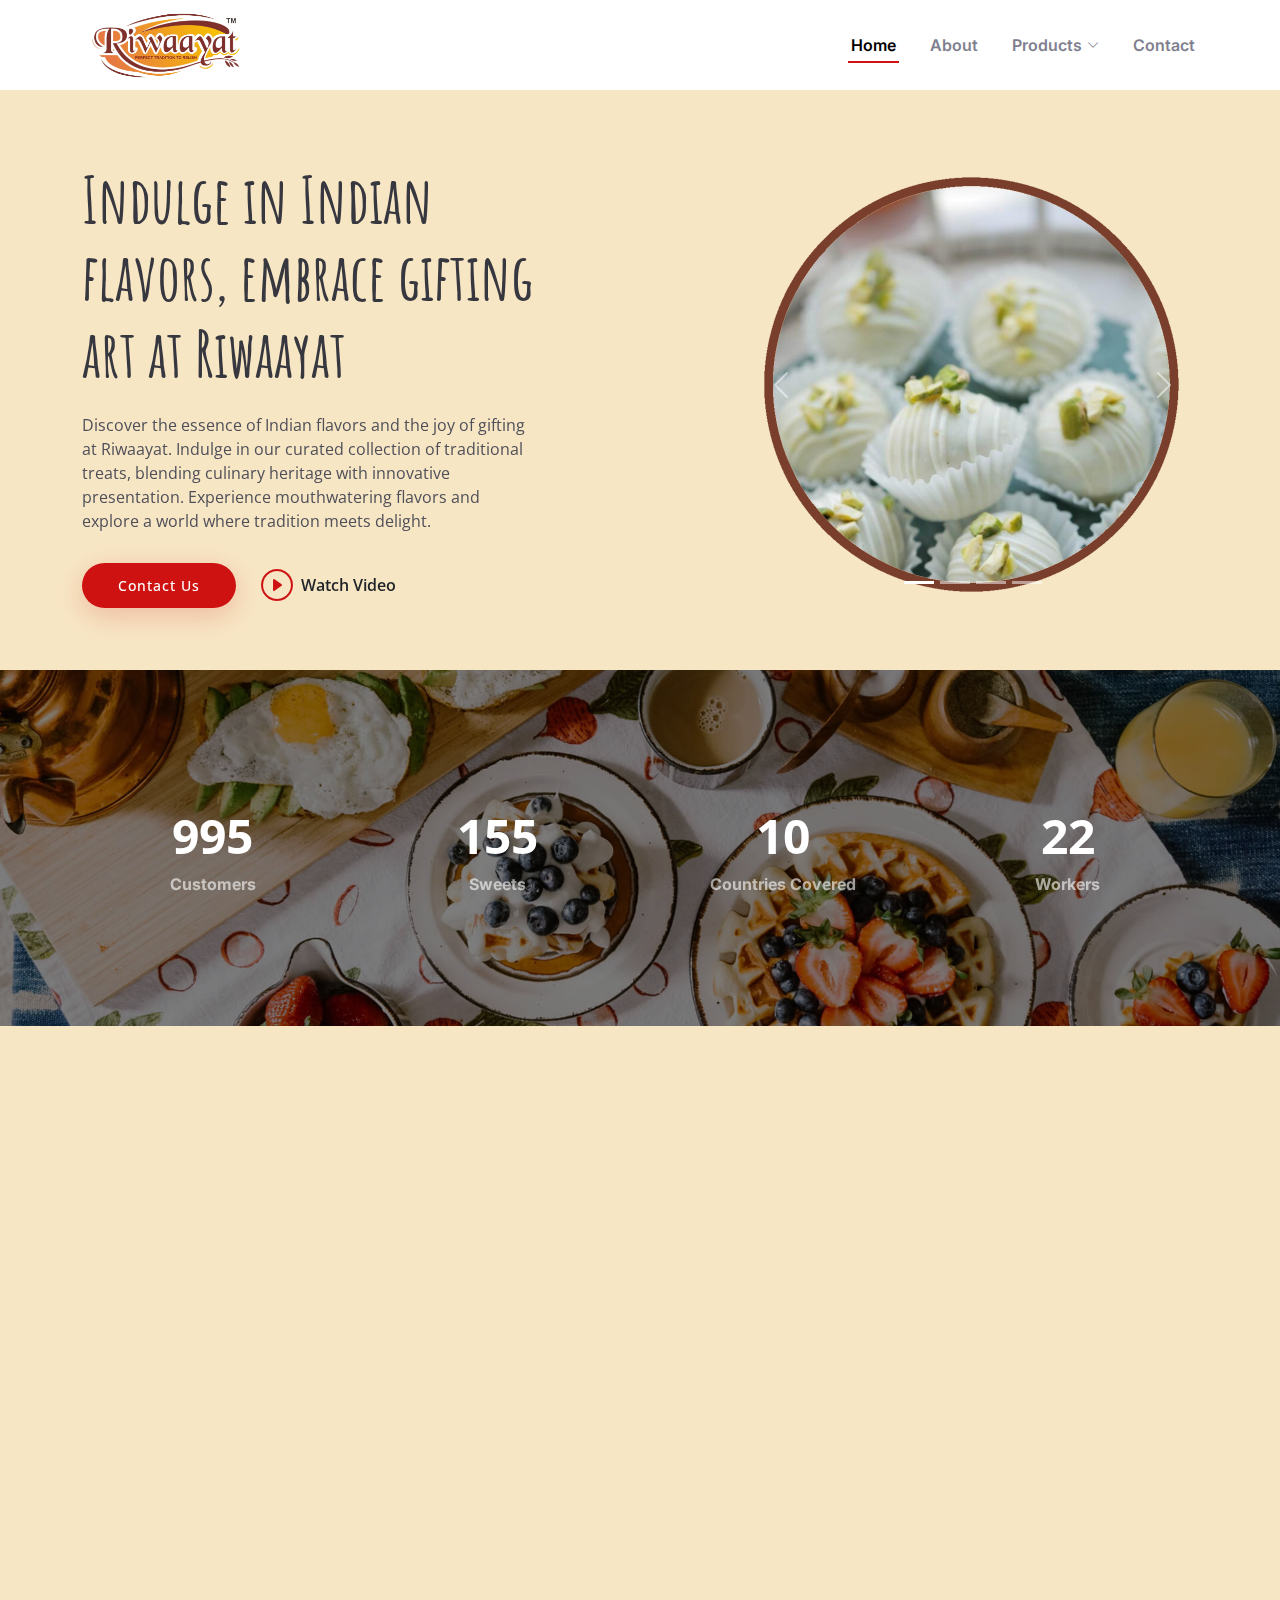
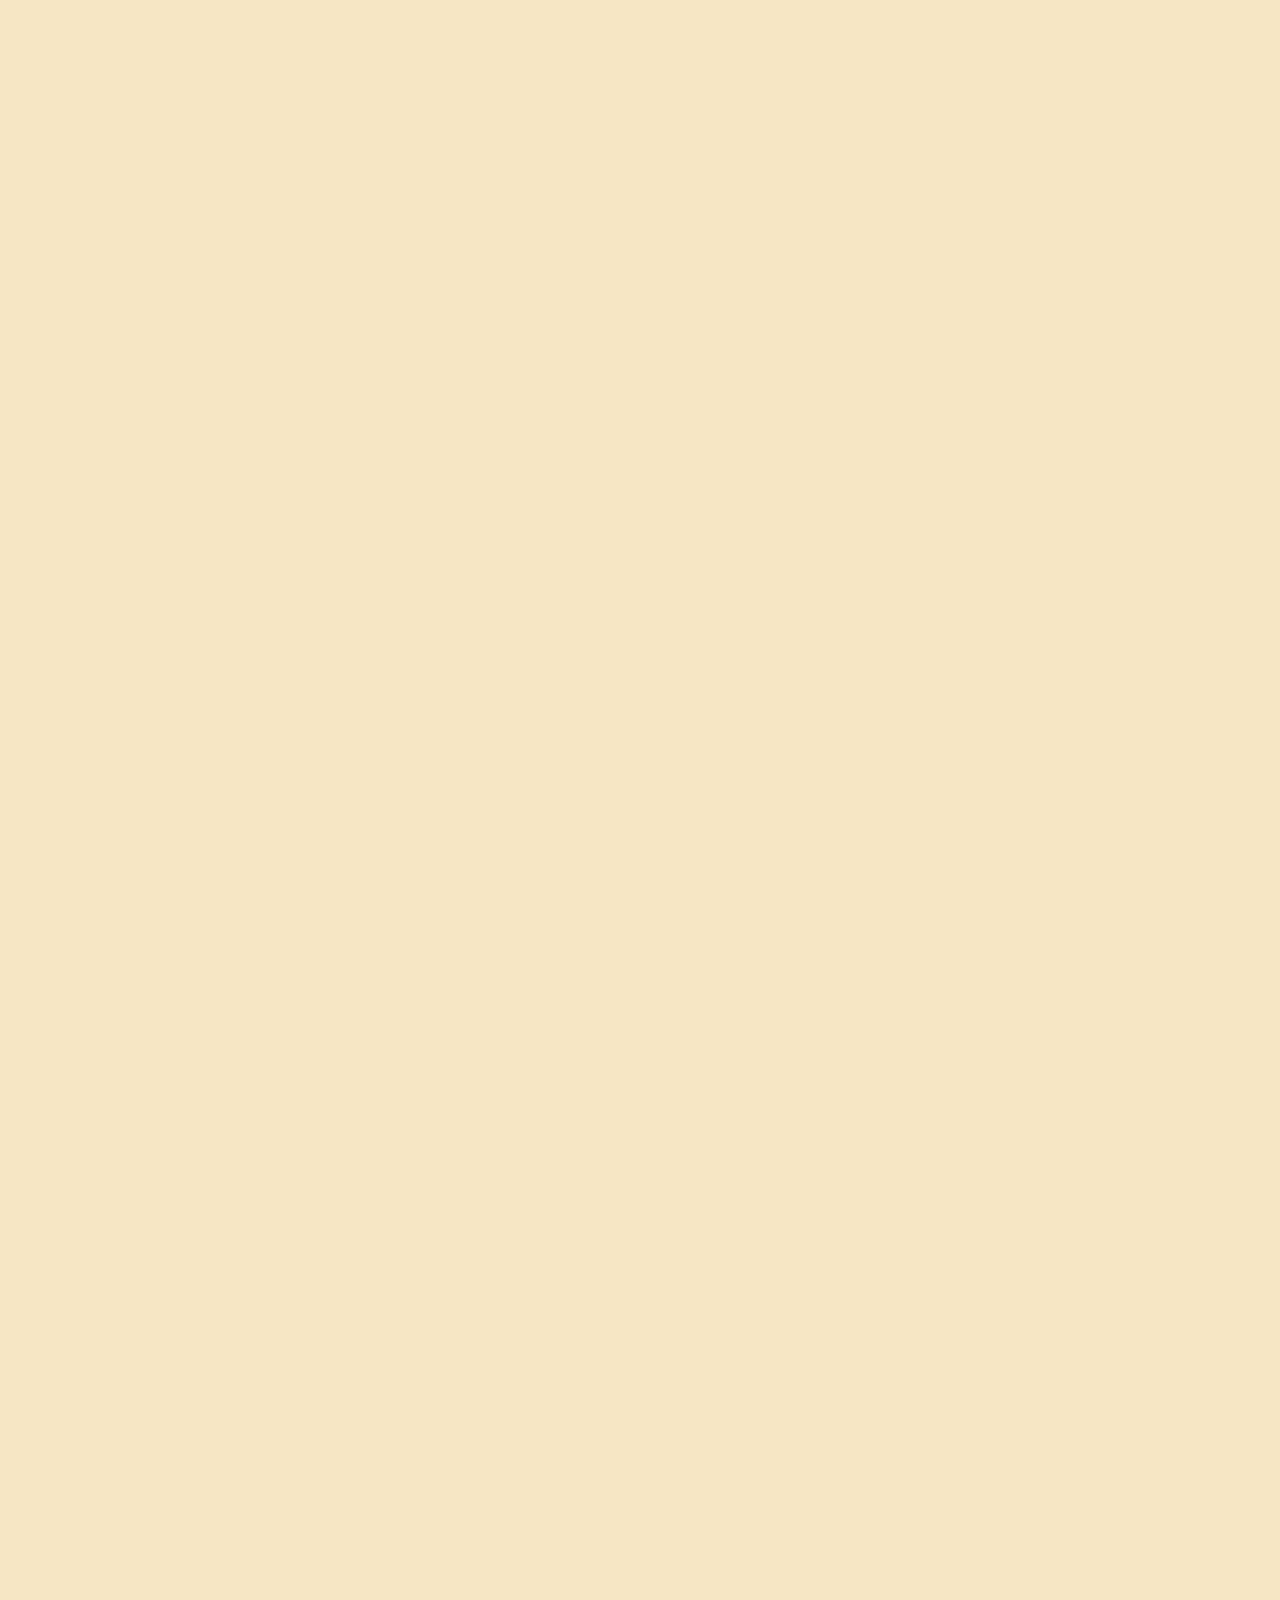
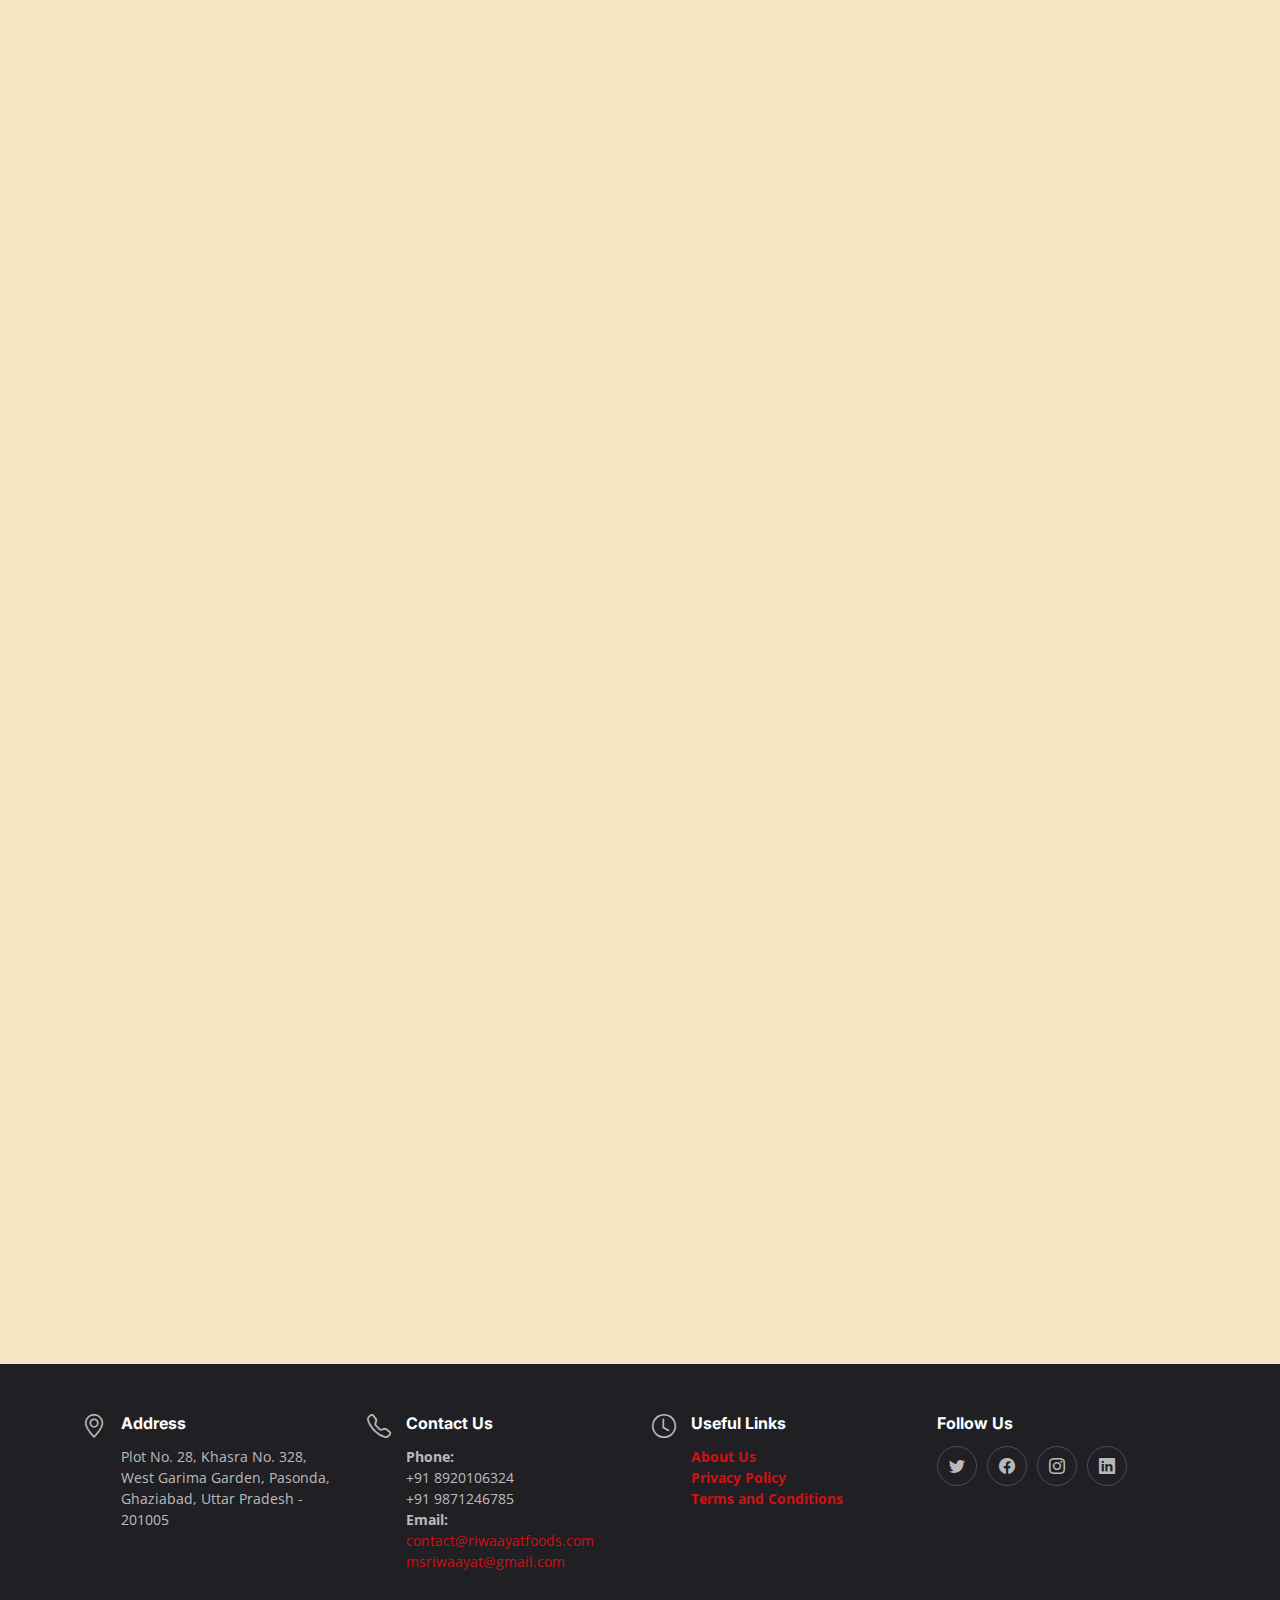
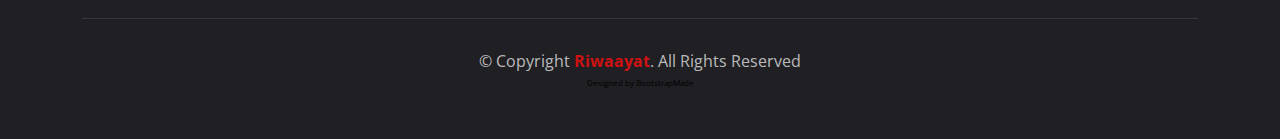
==== index.html @ a8b493ef "First Commit" ====
<!DOCTYPE html>
<html lang="en">

<head>
  <meta charset="utf-8">
  <meta content="width=device-width, initial-scale=1.0" name="viewport">

  <title>Riwaayat Foods</title>
  <meta content="" name="description">
  <meta content="" name="keywords">

  <!-- Favicons -->
  <link href="assets/img/favicon-32x32.png" rel="icon">
  <link href="assets/img/apple-touch-icon.png" rel="apple-touch-icon">

  <!-- Google Fonts -->
  <link rel="preconnect" href="https://fonts.googleapis.com">
  <link rel="preconnect" href="https://fonts.gstatic.com" crossorigin>
  <link href="https://fonts.googleapis.com/css2?family=Open+Sans:ital,wght@0,300;0,400;0,500;0,600;0,700;1,300;1,400;1,600;1,700&family=Amatic+SC:ital,wght@0,300;0,400;0,500;0,600;0,700;1,300;1,400;1,500;1,600;1,700&family=Inter:ital,wght@0,300;0,400;0,500;0,600;0,700;1,300;1,400;1,500;1,600;1,700&display=swap" rel="stylesheet">

  <!-- Vendor CSS Files -->
  <link href="assets/vendor/bootstrap/css/bootstrap.min.css" rel="stylesheet">
  <link href="assets/vendor/bootstrap-icons/bootstrap-icons.css" rel="stylesheet">
  <link href="assets/vendor/aos/aos.css" rel="stylesheet">
  <link href="assets/vendor/glightbox/css/glightbox.min.css" rel="stylesheet">
  <link href="assets/vendor/swiper/swiper-bundle.min.css" rel="stylesheet">

  <!-- Template Main CSS File -->
  <link href="assets/css/main.css" rel="stylesheet">

</head>

<body>

  <!-- ======= Header ======= -->
  <header id="header" class="header fixed-top d-flex align-items-center">
    <div class="container d-flex align-items-center justify-content-between">

      <a href="index.html" class="logo d-flex align-items-center me-auto me-lg-0">
        <!-- Uncomment the line below if you also wish to use an image logo -->
        <img src="assets/img/logo.png" alt="">
		<!-- <h1>Riwaayat<span>.</span></h1> -->
      </a>

      <nav id="navbar" class="navbar">
        <ul>
          <li><a href="#hero">Home</a></li>
          <li><a href="about.html">About</a></li>
          <li class="dropdown"><a href="#"><span>Products</span> <i class="bi bi-chevron-down dropdown-indicator"></i></a>
            <ul>
              <li><a href="arabian-sweets.html">Arabian Sweets</a></li>
              <li><a href="expression-of-elegance.html">Expression of Elegance</a></li>
              <li><a href="cravebites-cookies.html">Cravebites Cookies</a></li>
              <li><a href="traditional-fusion-treats.html">Traditional Fusion Treats</a></li>
              <li><a href="berrylicious-bites.html">Berrylicious Bites</a></li>
              <li><a href="dazzledate-delight.html">DazzleDate Delight</a></li>
              <li><a href="wallyNutrilicious-delights.html">WallyNutrilicious Delights</a></li>
              <li><a href="frumond-treats.html">Frumond Treats</a></li>
              <li><a href="nuttylicious-wonders.html">Nuttylicious Wonders</a></li>
            </ul>
          </li>
          <li><a href="#contact">Contact</a></li>
        </ul>
      </nav><!-- .navbar -->
      <i class="mobile-nav-toggle mobile-nav-show bi bi-list"></i>
      <i class="mobile-nav-toggle mobile-nav-hide d-none bi bi-x"></i>

    </div>
  </header><!-- End Header -->

<!-- ======= Hero Section ======= -->
<section id="hero" class="hero d-flex align-items-center section-bg">
  <div class="container">
    <div class="row justify-content-between gy-5">
      <div class="col-lg-5 order-2 order-lg-1 d-flex flex-column justify-content-center align-items-center align-items-lg-start text-center text-lg-start">
        <h2 data-aos="fade-up">Indulge in Indian flavors, embrace gifting art at Riwaayat</h2>
        <p data-aos="fade-up" data-aos-delay="100">Discover the essence of Indian flavors and the joy of gifting at Riwaayat. Indulge in our curated collection of traditional treats, blending culinary heritage with innovative presentation. Experience mouthwatering flavors and explore a world where tradition meets delight.</p>
        <div class="d-flex" data-aos="fade-up" data-aos-delay="200">
          <a href="#contact" class="btn-book-a-table">Contact Us</a>
          <a href="https://www.youtube.com/watch?v=LXb3EKWsInQ" class="glightbox btn-watch-video d-flex align-items-center"><i class="bi bi-play-circle"></i><span>Watch Video</span></a>
        </div>
      </div>
      <div class="col-lg-5 order-1 order-lg-2 text-center text-lg-start">
        <div id="hero-carousel" class="carousel slide" data-bs-ride="carousel">
          <!-- Indicators -->
          <ol class="carousel-indicators">
            <li data-bs-target="#hero-carousel" data-bs-slide-to="0" class="active"></li>
            <li data-bs-target="#hero-carousel" data-bs-slide-to="1"></li>
            <li data-bs-target="#hero-carousel" data-bs-slide-to="2"></li>
            <li data-bs-target="#hero-carousel" data-bs-slide-to="3"></li>
          </ol>
          
          <!-- Slides -->
          <div class="carousel-inner">
            <div class="carousel-item active">
              <img src="assets/img/hero-img-1.png" class="img-fluid hero-img" alt="" data-aos="zoom-out" data-aos-delay="300">
            </div>
            <div class="carousel-item">
              <img src="assets/img/hero-img-2.png" class="img-fluid hero-img" alt="" data-aos="zoom-out" data-aos-delay="300">
            </div>
            <div class="carousel-item">
              <img src="assets/img/hero-img-3.png" class="img-fluid hero-img" alt="" data-aos="zoom-out" data-aos-delay="300">
            </div>
            <div class="carousel-item">
              <img src="assets/img/hero-img-4.png" class="img-fluid hero-img" alt="" data-aos="zoom-out" data-aos-delay="300">
            </div>
          </div>
          
          <!-- Controls -->
          <a class="carousel-control-prev" href="#hero-carousel" role="button" data-bs-slide="prev">
            <span class="carousel-control-prev-icon" aria-hidden="true"></span>
            <span class="visually-hidden">Previous</span>
          </a>
          <a class="carousel-control-next" href="#hero-carousel" role="button" data-bs-slide="next">
            <span class="carousel-control-next-icon" aria-hidden="true"></span>
            <span class="visually-hidden">Next</span>
          </a>
        </div>
      </div>
    </div>
  </div>
</section>
<!-- End Hero Section -->

  <main id="main">

    <!-- ======= Stats Counter Section ======= -->
    <section id="stats-counter" class="stats-counter">
      <div class="container" data-aos="zoom-out">

        <div class="row gy-4">

          <div class="col-lg-3 col-md-6">
            <div class="stats-item text-center w-100 h-100">
              <span data-purecounter-start="0" data-purecounter-end="1422" data-purecounter-duration="1" class="purecounter"></span>
              <p>Customers</p>
            </div>
          </div><!-- End Stats Item -->

          <div class="col-lg-3 col-md-6">
            <div class="stats-item text-center w-100 h-100">
              <span data-purecounter-start="0" data-purecounter-end="221" data-purecounter-duration="1" class="purecounter"></span>
              <p>Sweets</p>
            </div>
          </div><!-- End Stats Item -->

          <div class="col-lg-3 col-md-6">
            <div class="stats-item text-center w-100 h-100">
              <span data-purecounter-start="0" data-purecounter-end="14" data-purecounter-duration="1" class="purecounter"></span>
              <p>Countries Covered</p>
            </div>
          </div><!-- End Stats Item -->

          <div class="col-lg-3 col-md-6">
            <div class="stats-item text-center w-100 h-100">
              <span data-purecounter-start="0" data-purecounter-end="32" data-purecounter-duration="1" class="purecounter"></span>
              <p>Workers</p>
            </div>
          </div><!-- End Stats Item -->

        </div>

      </div>
    </section><!-- End Stats Counter Section -->

    <!-- ======= Menu Section ======= -->
    <section id="menu" class="menu random-class">
      <div class="container" data-aos="fade-up">

        <div class="section-header">
          <h2>Our Menu</h2>
          <p>Check Our <span>Yummy Sweets</span></p>
        </div>


        <div class="tab-content" data-aos="fade-up" data-aos-delay="300">

          <div class="tab-pane fade active show" id="menu-starters">

            <div class="row gy-5">

              <div class="col-lg-4 menu-item">
                <a href="expression-of-elegance.html"><img src="assets/img/menu/1.jpg" class="menu-img img-fluid" alt=""></a>
              </div><!-- Menu Item -->

              <div class="col-lg-4 menu-item">
                <a href="arabian-sweets.html"><img src="assets/img/menu/2.jpg" class="menu-img img-fluid" alt=""></a>
              </div><!-- Menu Item -->

              <div class="col-lg-4 menu-item">
                <a href="cravebites-cookies.html"><img src="assets/img/menu/3.jpg" class="menu-img img-fluid" alt=""></a>
              </div><!-- Menu Item -->

              <div class="col-lg-4 menu-item">
                <a href="traditional-fusion-treats.html"><img src="assets/img/menu/4.jpg" class="menu-img img-fluid" alt=""></a>
              </div><!-- Menu Item -->

              <div class="col-lg-4 menu-item">
                <a href="berrylicious-bites.html"><img src="assets/img/menu/5.jpg" class="menu-img img-fluid" alt=""></a>
              </div><!-- Menu Item -->

              <div class="col-lg-4 menu-item">
                <a href="dazzledate-delight.html"><img src="assets/img/menu/6.jpg" class="menu-img img-fluid" alt=""></a>
              </div><!-- Menu Item -->

              <div class="col-lg-4 menu-item">
                <a href="wallyNutrilicious-delights.html"><img src="assets/img/menu/7.jpg" class="menu-img img-fluid" alt=""></a>
              </div><!-- Menu Item -->

              <div class="col-lg-4 menu-item">
                <a href="frumond-treats.html"><img src="assets/img/menu/8.jpg" class="menu-img img-fluid" alt=""></a>
              </div><!-- Menu Item -->

              <div class="col-lg-4 menu-item">
                <a href="nuttylicious-wonders.html"><img src="assets/img/menu/9.jpg" class="menu-img img-fluid" alt=""></a>
              </div><!-- Menu Item -->

            </div>
          </div><!-- End Starter Menu Content -->
        </div>
      </div>
    </section><!-- End Menu Section -->

    <!-- ======= Testimonials Section ======= -->
    <section id="testimonials" class="testimonials section-bg">
      <div class="container" data-aos="fade-up">

        <div class="section-header">
          <h2>Testimonials</h2>
          <p>What Are They <span>Saying About Us</span></p>
        </div>

        <div class="slides-1 swiper" data-aos="fade-up" data-aos-delay="100">
          <div class="swiper-wrapper">

            <div class="swiper-slide">
              <div class="testimonial-item">
                <div class="row gy-4 justify-content-center">
                  <div class="col-lg-6">
                    <div class="testimonial-content">
                      <p>
                        <i class="bi bi-quote quote-icon-left"></i>
                       Delicious fruity treats bursting with flavor! The tangy blueberry bombs and zesty lemon cranberry bites are a delightful indulgence. The packaging is good, though it could be improved. Overall, I highly recommend these fruity bites for a satisfying and flavorful snack experience.
                        <i class="bi bi-quote quote-icon-right"></i>
                      </p>
                      <h3>Nikhil</h3>
                    </div>
                  </div>
                       </div>
              </div>
            </div><!-- End testimonial item -->

            <div class="swiper-slide">
              <div class="testimonial-item">
                <div class="row gy-4 justify-content-center">
                  <div class="col-lg-6">
                    <div class="testimonial-content">
                      <p>
                        <i class="bi bi-quote quote-icon-left"></i>
                       A heavenly fusion of flavors! The combination of chocolate-covered almonds, yogurt-coated cranberries, and stuffed dates is pure indulgence. Perfectly balanced and beautifully presented, these delights are a delightful treat for yourself or as a gift for someone special. Highly recommended for those with a sweet tooth!
                        <i class="bi bi-quote quote-icon-right"></i>
                      </p>
                      <h3>Lavish</h3>
                    </div>
                  </div>
                </div>
              </div>
            </div><!-- End testimonial item -->

            <div class="swiper-slide">
              <div class="testimonial-item">
                <div class="row gy-4 justify-content-center">
                  <div class="col-lg-6">
                    <div class="testimonial-content">
                      <p>
                        <i class="bi bi-quote quote-icon-left"></i>
                        Spice up your snacking with these bold and flavorful savories! The Pizza Paare and Pizzaschew cashews offer a unique twist on traditional snacks. The flavors are robust and satisfying. The only downside is that the portion sizes could be a bit larger. Nevertheless, these savories are a great choice for those seeking a tasty and savory snacking option.
                        <i class="bi bi-quote quote-icon-right"></i>
                      </p>
                      <h3>Ravi</h3>
                    </div>
                  </div>
                </div>
              </div>
            </div><!-- End testimonial item -->

           <div class="swiper-slide">
              <div class="testimonial-item">
                <div class="row gy-4 justify-content-center">
                  <div class="col-lg-6">
                    <div class="testimonial-content">
                      <p>
                        <i class="bi bi-quote quote-icon-left"></i>
                        A delightful fusion of desi and international flavors! The Fusion Katlis, Mocktail Ladoos, Tangy Mathri, and Oregano Gur Paare offer a burst of unique tastes. Perfect for those craving a flavorful snacking experience. Highly recommended for adventurous palates!
                        <i class="bi bi-quote quote-icon-right"></i>
                      </p>
                      <h3>Pradeep</h3>
                    </div>
                  </div>
                 </div>
              </div>
		   </div> <!-- End testimonial item -->

          </div>
          <div class="swiper-pagination"></div>
        </div>

      </div>
    </section><!-- End Testimonials Section -->

    <!-- ======= Gallery Section ======= -->
    <section id="gallery" class="gallery random-class">
      <div class="container" data-aos="fade-up">

        <div class="section-header">
          <h2>gallery</h2>
          <p>Check <span>Our Gallery</span></p>
        </div>

        <div class="gallery-slider swiper">
          <div class="swiper-wrapper align-items-center">
            <div class="swiper-slide"><a class="glightbox" data-gallery="images-gallery" href="assets/img/gallery/gallery-1.jpg"><img src="assets/img/gallery/gallery-1.jpg" class="img-fluid" alt=""></a></div>
            <div class="swiper-slide"><a class="glightbox" data-gallery="images-gallery" href="assets/img/gallery/gallery-2.jpg"><img src="assets/img/gallery/gallery-2.jpg" class="img-fluid" alt=""></a></div>
            <div class="swiper-slide"><a class="glightbox" data-gallery="images-gallery" href="assets/img/gallery/gallery-3.jpg"><img src="assets/img/gallery/gallery-3.jpg" class="img-fluid" alt=""></a></div>
            <div class="swiper-slide"><a class="glightbox" data-gallery="images-gallery" href="assets/img/gallery/gallery-4.jpg"><img src="assets/img/gallery/gallery-4.jpg" class="img-fluid" alt=""></a></div>
            <div class="swiper-slide"><a class="glightbox" data-gallery="images-gallery" href="assets/img/gallery/gallery-5.jpg"><img src="assets/img/gallery/gallery-5.jpg" class="img-fluid" alt=""></a></div>
            <div class="swiper-slide"><a class="glightbox" data-gallery="images-gallery" href="assets/img/gallery/gallery-6.jpg"><img src="assets/img/gallery/gallery-6.jpg" class="img-fluid" alt=""></a></div>
            <div class="swiper-slide"><a class="glightbox" data-gallery="images-gallery" href="assets/img/gallery/gallery-7.jpg"><img src="assets/img/gallery/gallery-7.jpg" class="img-fluid" alt=""></a></div>
            <div class="swiper-slide"><a class="glightbox" data-gallery="images-gallery" href="assets/img/gallery/gallery-8.jpg"><img src="assets/img/gallery/gallery-8.jpg" class="img-fluid" alt=""></a></div>
          </div>
          <div class="swiper-pagination"></div>
        </div>

      </div>
    </section><!-- End Gallery Section -->

    <!-- ======= Contact Section ======= -->
    <section id="contact" class="contact section-bg">
      <div class="container" data-aos="fade-up">

        <div class="section-header">
          <h2>Contact</h2>
          <p>Need Help? <span>Contact Us</span></p>
        </div>
        <div class="row gy-4">

          <div class="col-md-6">
            <div class="info-item  d-flex align-items-center">
              <i class="icon bi bi-map flex-shrink-0"></i>
              <div>
                <h3>Our Address</h3>
                <p>Plot No. 28, Khasra No. 328,</p>
                <p>West Garima Garden, Pasonda,</p>
                <p>Ghaziabad, Uttar Pradesh - 201005</p>
              </div>
            </div>
          </div><!-- End Info Item -->

          <div class="col-md-6">
            <div class="info-item d-flex align-items-center">
              <i class="icon bi bi-envelope flex-shrink-0"></i>
              <div>
                <h3>Email Us</h3>
				<p><a href="mailto:contact@riwaayatfoods.com"><font color="black">contact@riwaayatfoods.com</font></a></p>
				<p><a href="mailto:info@riwaayatfoods.com"><font color="black">info@riwaayatfoods.com</font></a></p>
				<p><a href="mailto:sales@riwaayatfoods.com"><font color="black">sales@riwaayatfoods.com</font></a></p>
              </div>
            </div>
          </div><!-- End Info Item -->

          <div class="col-md-6">
            <div class="info-item  d-flex align-items-center">
              <i class="icon bi bi-telephone flex-shrink-0"></i>
              <div>
                <h3>Call Us</h3>
                <p>+91 8920106324</p>
                <p>+91 9871246785</p>
              </div>
            </div>
          </div><!-- End Info Item -->

          <div class="col-md-6">
            <div class="info-item  d-flex align-items-center">
              <i class="icon bi bi-share flex-shrink-0"></i>
              <div>
                <h3>Opening Hours</h3>
				<div><strong>Mon-Sat:</strong> 11AM - 23PM <br>
                  <strong>Sunday:</strong> Closed
                </div>
              </div>
            </div>
          </div><!-- End Info Item -->

        </div>

      </div>
    </section><!-- End Contact Section -->

  </main><!-- End #main -->

  <!-- ======= Footer ======= -->
  <footer id="footer" class="footer">

    <div class="container">
      <div class="row gy-3">
        <div class="col-lg-3 col-md-6 d-flex">
          <i class="bi bi-geo-alt icon"></i>
          <div>
            <h4>Address</h4>
            <p>
              Plot No. 28, Khasra No. 328, West Garima Garden, Pasonda,<br>
              Ghaziabad, Uttar Pradesh - 201005 <br>
            </p>
          </div>

        </div>

        <div class="col-lg-3 col-md-6 footer-links d-flex">
          <i class="bi bi-telephone icon"></i>
          <div>
            <h4>Contact Us</h4>
            <p>
			    <strong>Phone:</strong><br> +91 8920106324<br>
              						        +91 9871246785<br>											<strong>Email:</strong><br> <a href="mailto:contact@riwaayatfoods.com">contact@riwaayatfoods.com</a><br>
			<a href="mailto:msriwaayat@gmail.com">msriwaayat@gmail.com</a><br>
            </p>
         </div>
        </div>

        <div class="col-lg-3 col-md-6 footer-links d-flex">
          <i class="bi bi-clock icon"></i>
          <div>
            <h4>Useful Links</h4>
            <p>
			<strong><a href="about.html">About Us</a></strong><br>
			<strong><a href="privacy.html">Privacy Policy</a></strong><br>
			<strong><a href="tos.html">Terms and Conditions</a></strong><br>
            </p>
          </div>
        </div>

        <div class="col-lg-3 col-md-6 footer-links">
          <h4>Follow Us</h4>
          <div class="social-links d-flex">
            <a href="https://twitter.com/riwaayatfoods" class="twitter"><i class="bi bi-twitter"></i></a>
            <a href="https://www.facebook.com/riwaayatfoods" class="facebook"><i class="bi bi-facebook"></i></a>
            <a href="https://www.instagram.com/riwaayatfoods/" class="instagram"><i class="bi bi-instagram"></i></a>
            <a href="https://www.linkedin.com/company/riwaayat-foods/" class="linkedin"><i class="bi bi-linkedin"></i></a>
          </div>
        </div>

      </div>
    </div>

    <div class="container">
      <div class="copyright">
		  &copy; Copyright <strong><span><a href="https://www.riwaayatfoods.com">Riwaayat</a></span></strong>. All Rights Reserved
      </div>
      <div class="credits">
		  <font color="black">Designed by <a href="https://bootstrapmade.com/">BootstrapMade</a></font>
      </div>
    </div>

  </footer><!-- End Footer -->
  <!-- End Footer -->

  <a href="#" class="scroll-top d-flex align-items-center justify-content-center"><i class="bi bi-arrow-up-short"></i></a>

  <div id="preloader"></div>

  <!-- Vendor JS Files -->
  <script src="assets/vendor/bootstrap/js/bootstrap.bundle.min.js"></script>
  <script src="assets/vendor/aos/aos.js"></script>
  <script src="assets/vendor/glightbox/js/glightbox.min.js"></script>
  <script src="assets/vendor/purecounter/purecounter_vanilla.js"></script>
  <script src="assets/vendor/swiper/swiper-bundle.min.js"></script>
  <script src="assets/vendor/php-email-form/validate.js"></script>

  <!-- Template Main JS File -->
  <script src="assets/js/main.js"></script>

</body>

</html>
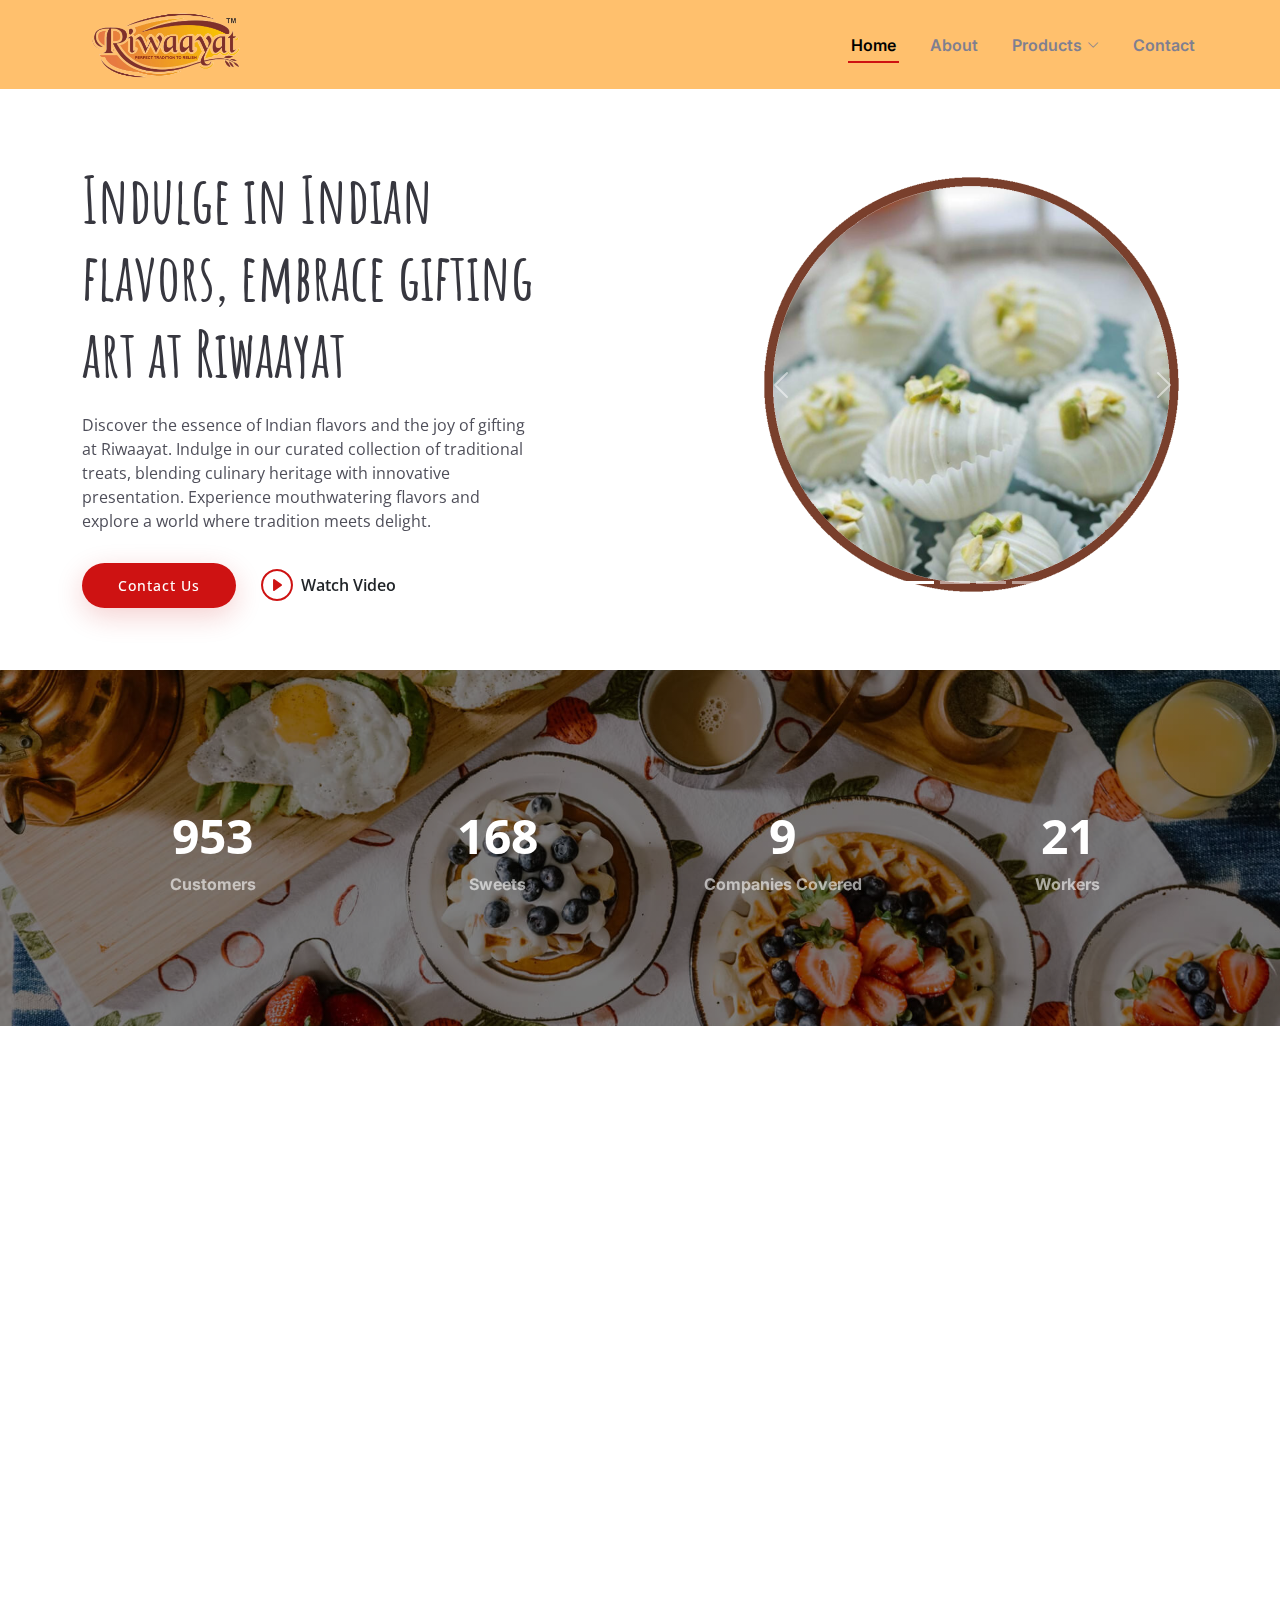
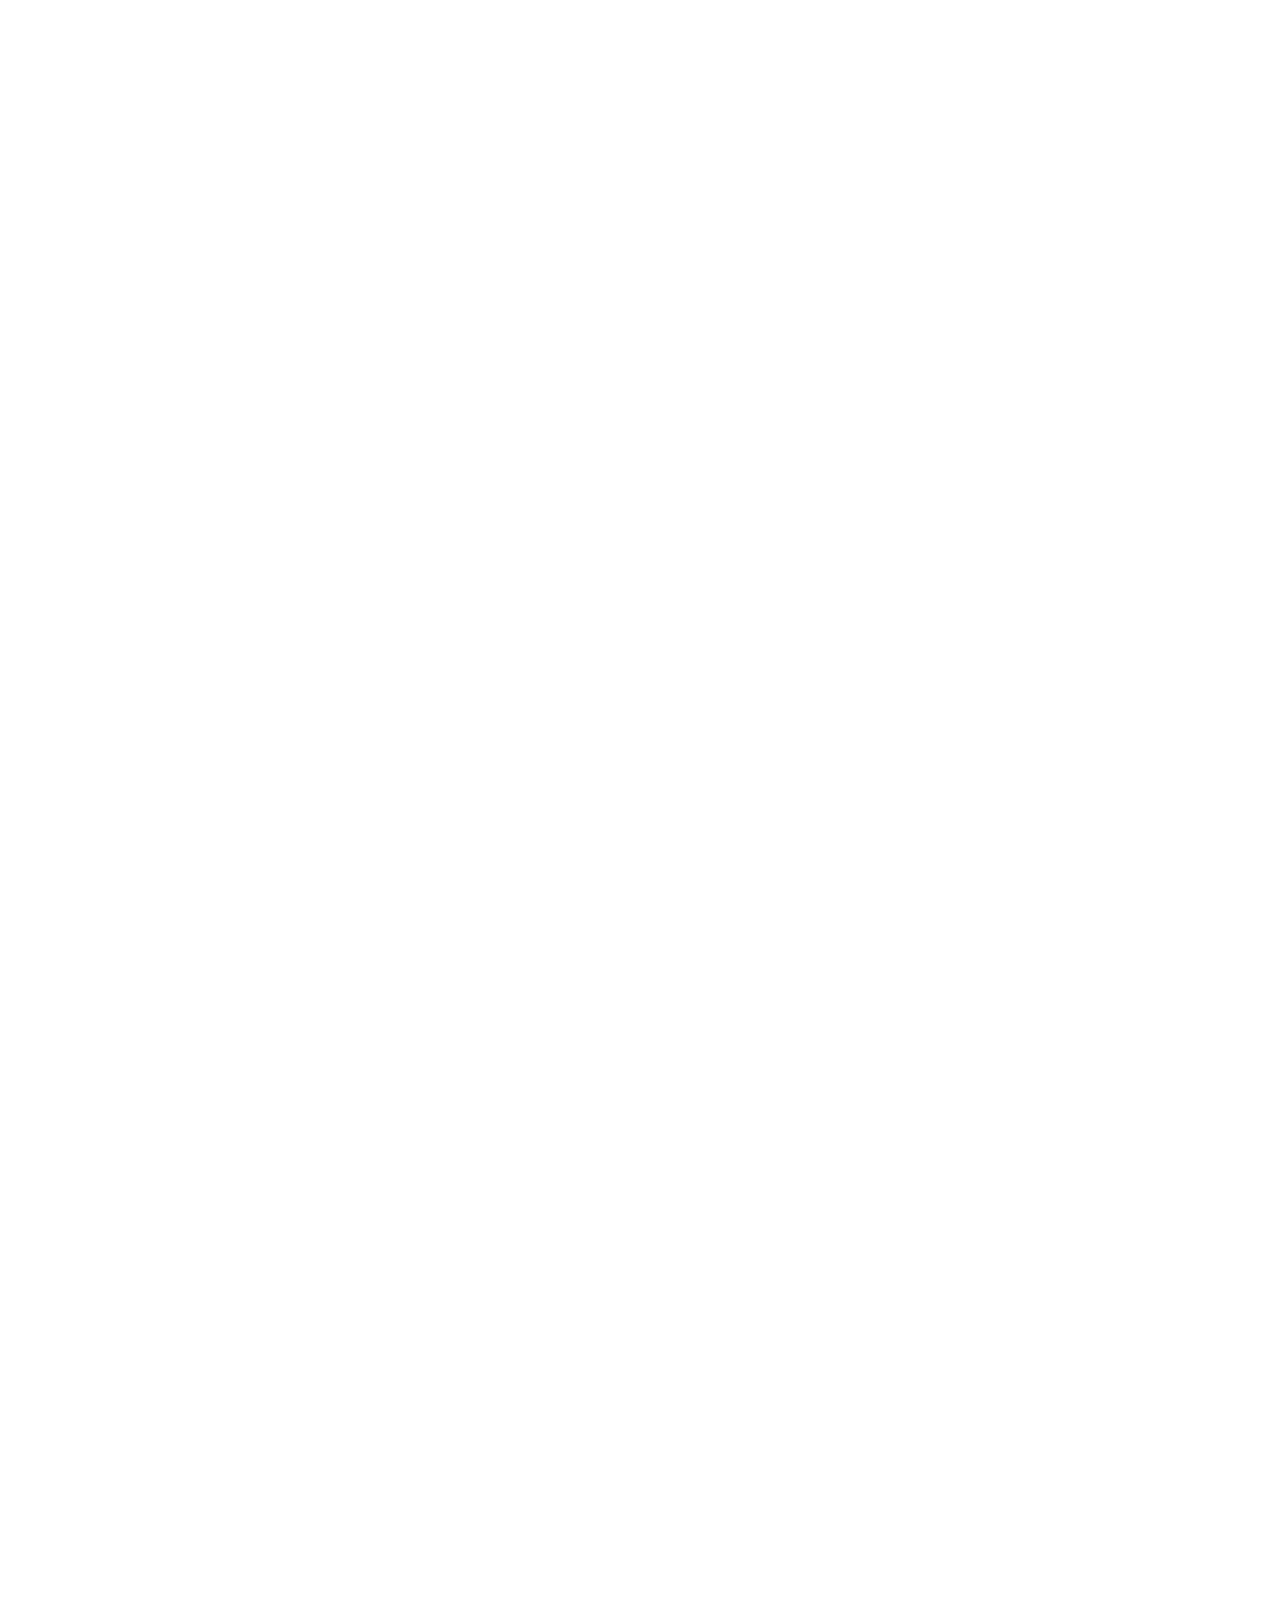
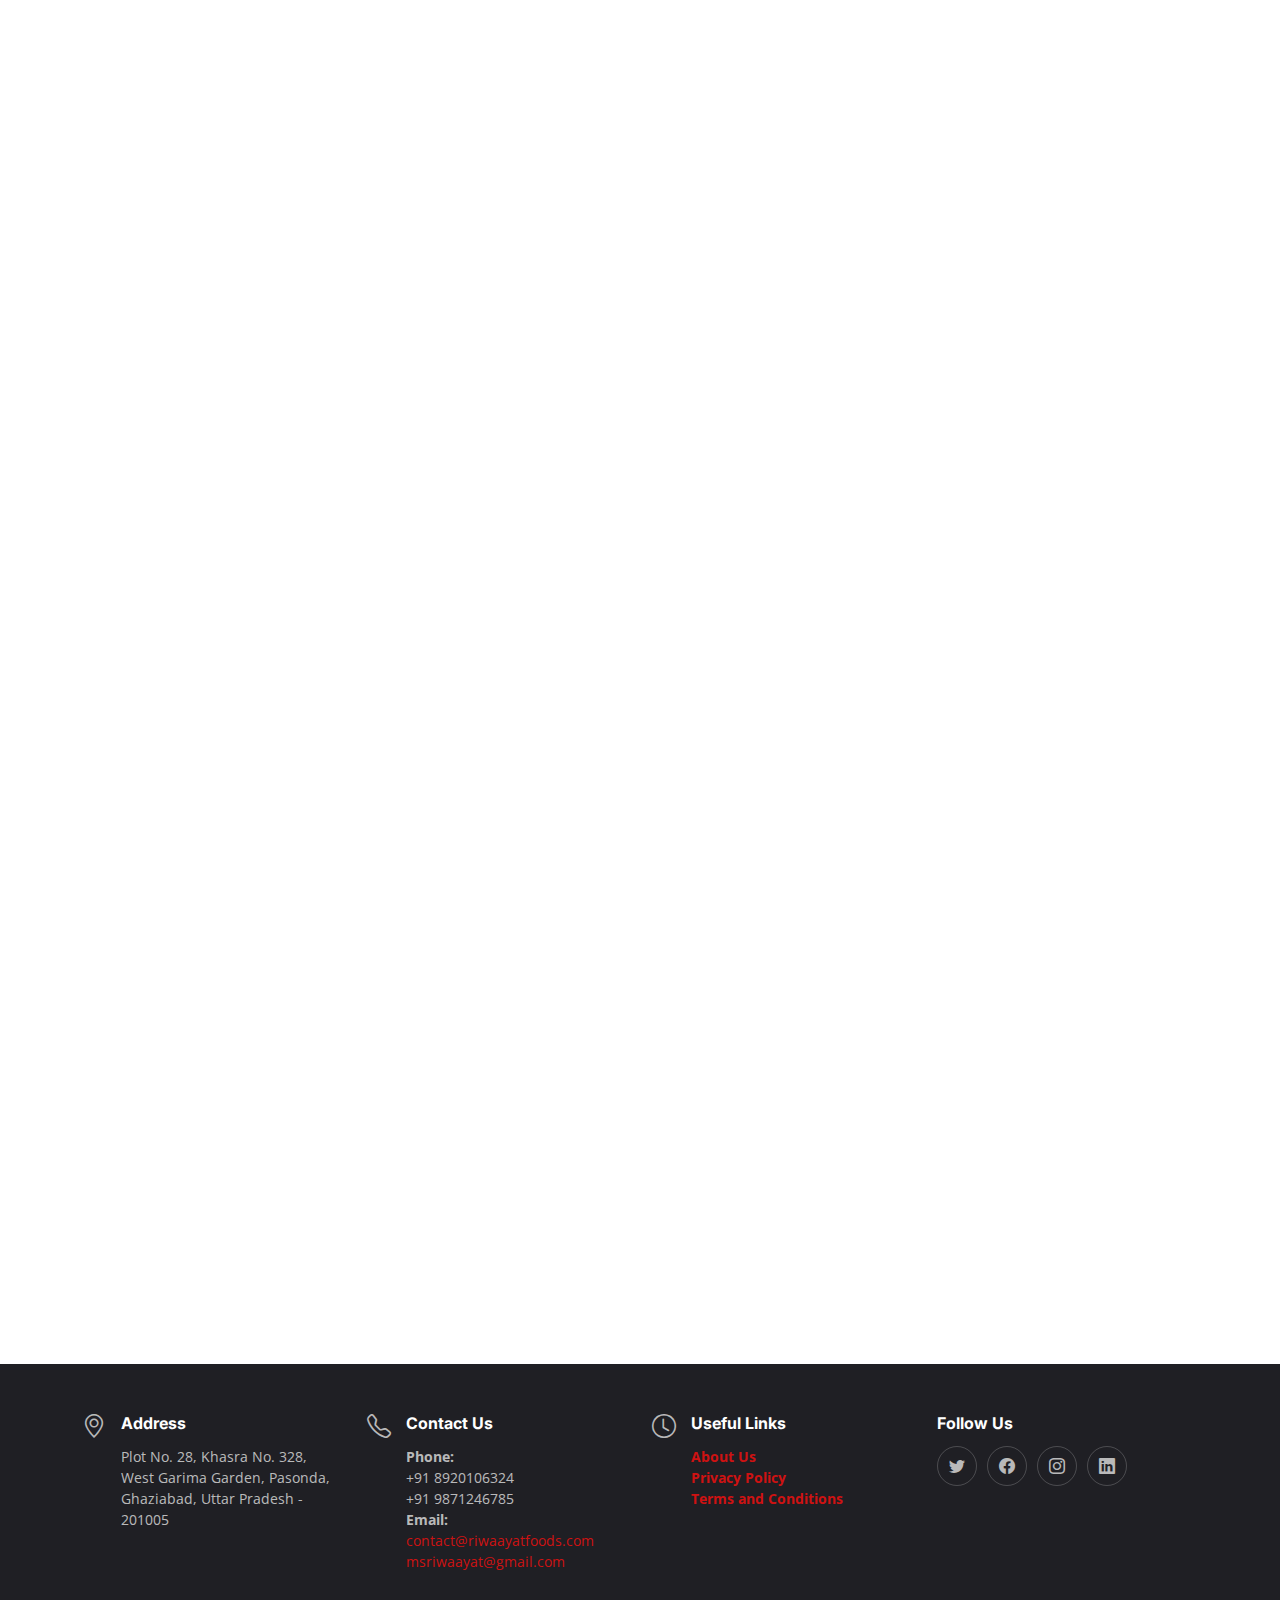
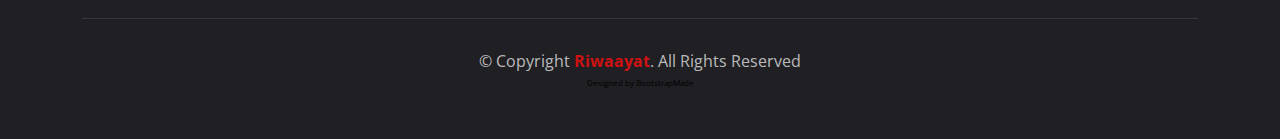
==== commit 0984b619: "Background changes" ====
--- a/index.html
+++ b/index.html
@@ -1,484 +1,484 @@
-<!DOCTYPE html>
-<html lang="en">
-
-<head>
-  <meta charset="utf-8">
-  <meta content="width=device-width, initial-scale=1.0" name="viewport">
-
-  <title>Riwaayat Foods</title>
-  <meta content="" name="description">
-  <meta content="" name="keywords">
-
-  <!-- Favicons -->
-  <link href="assets/img/favicon-32x32.png" rel="icon">
-  <link href="assets/img/apple-touch-icon.png" rel="apple-touch-icon">
-
-  <!-- Google Fonts -->
-  <link rel="preconnect" href="https://fonts.googleapis.com">
-  <link rel="preconnect" href="https://fonts.gstatic.com" crossorigin>
-  <link href="https://fonts.googleapis.com/css2?family=Open+Sans:ital,wght@0,300;0,400;0,500;0,600;0,700;1,300;1,400;1,600;1,700&family=Amatic+SC:ital,wght@0,300;0,400;0,500;0,600;0,700;1,300;1,400;1,500;1,600;1,700&family=Inter:ital,wght@0,300;0,400;0,500;0,600;0,700;1,300;1,400;1,500;1,600;1,700&display=swap" rel="stylesheet">
-
-  <!-- Vendor CSS Files -->
-  <link href="assets/vendor/bootstrap/css/bootstrap.min.css" rel="stylesheet">
-  <link href="assets/vendor/bootstrap-icons/bootstrap-icons.css" rel="stylesheet">
-  <link href="assets/vendor/aos/aos.css" rel="stylesheet">
-  <link href="assets/vendor/glightbox/css/glightbox.min.css" rel="stylesheet">
-  <link href="assets/vendor/swiper/swiper-bundle.min.css" rel="stylesheet">
-
-  <!-- Template Main CSS File -->
-  <link href="assets/css/main.css" rel="stylesheet">
-
-</head>
-
-<body>
-
-  <!-- ======= Header ======= -->
-  <header id="header" class="header fixed-top d-flex align-items-center">
-    <div class="container d-flex align-items-center justify-content-between">
-
-      <a href="index.html" class="logo d-flex align-items-center me-auto me-lg-0">
-        <!-- Uncomment the line below if you also wish to use an image logo -->
-        <img src="assets/img/logo.png" alt="">
-		<!-- <h1>Riwaayat<span>.</span></h1> -->
-      </a>
-
-      <nav id="navbar" class="navbar">
-        <ul>
-          <li><a href="#hero">Home</a></li>
-          <li><a href="about.html">About</a></li>
-          <li class="dropdown"><a href="#"><span>Products</span> <i class="bi bi-chevron-down dropdown-indicator"></i></a>
-            <ul>
-              <li><a href="arabian-sweets.html">Arabian Sweets</a></li>
-              <li><a href="expression-of-elegance.html">Expression of Elegance</a></li>
-              <li><a href="cravebites-cookies.html">Cravebites Cookies</a></li>
-              <li><a href="traditional-fusion-treats.html">Traditional Fusion Treats</a></li>
-              <li><a href="berrylicious-bites.html">Berrylicious Bites</a></li>
-              <li><a href="dazzledate-delight.html">DazzleDate Delight</a></li>
-              <li><a href="wallyNutrilicious-delights.html">WallyNutrilicious Delights</a></li>
-              <li><a href="frumond-treats.html">Frumond Treats</a></li>
-              <li><a href="nuttylicious-wonders.html">Nuttylicious Wonders</a></li>
-            </ul>
-          </li>
-          <li><a href="#contact">Contact</a></li>
-        </ul>
-      </nav><!-- .navbar -->
-      <i class="mobile-nav-toggle mobile-nav-show bi bi-list"></i>
-      <i class="mobile-nav-toggle mobile-nav-hide d-none bi bi-x"></i>
-
-    </div>
-  </header><!-- End Header -->
-
-<!-- ======= Hero Section ======= -->
-<section id="hero" class="hero d-flex align-items-center section-bg">
-  <div class="container">
-    <div class="row justify-content-between gy-5">
-      <div class="col-lg-5 order-2 order-lg-1 d-flex flex-column justify-content-center align-items-center align-items-lg-start text-center text-lg-start">
-        <h2 data-aos="fade-up">Indulge in Indian flavors, embrace gifting art at Riwaayat</h2>
-        <p data-aos="fade-up" data-aos-delay="100">Discover the essence of Indian flavors and the joy of gifting at Riwaayat. Indulge in our curated collection of traditional treats, blending culinary heritage with innovative presentation. Experience mouthwatering flavors and explore a world where tradition meets delight.</p>
-        <div class="d-flex" data-aos="fade-up" data-aos-delay="200">
-          <a href="#contact" class="btn-book-a-table">Contact Us</a>
-          <a href="https://www.youtube.com/watch?v=LXb3EKWsInQ" class="glightbox btn-watch-video d-flex align-items-center"><i class="bi bi-play-circle"></i><span>Watch Video</span></a>
-        </div>
-      </div>
-      <div class="col-lg-5 order-1 order-lg-2 text-center text-lg-start">
-        <div id="hero-carousel" class="carousel slide" data-bs-ride="carousel">
-          <!-- Indicators -->
-          <ol class="carousel-indicators">
-            <li data-bs-target="#hero-carousel" data-bs-slide-to="0" class="active"></li>
-            <li data-bs-target="#hero-carousel" data-bs-slide-to="1"></li>
-            <li data-bs-target="#hero-carousel" data-bs-slide-to="2"></li>
-            <li data-bs-target="#hero-carousel" data-bs-slide-to="3"></li>
-          </ol>
-          
-          <!-- Slides -->
-          <div class="carousel-inner">
-            <div class="carousel-item active">
-              <img src="assets/img/hero-img-1.png" class="img-fluid hero-img" alt="" data-aos="zoom-out" data-aos-delay="300">
-            </div>
-            <div class="carousel-item">
-              <img src="assets/img/hero-img-2.png" class="img-fluid hero-img" alt="" data-aos="zoom-out" data-aos-delay="300">
-            </div>
-            <div class="carousel-item">
-              <img src="assets/img/hero-img-3.png" class="img-fluid hero-img" alt="" data-aos="zoom-out" data-aos-delay="300">
-            </div>
-            <div class="carousel-item">
-              <img src="assets/img/hero-img-4.png" class="img-fluid hero-img" alt="" data-aos="zoom-out" data-aos-delay="300">
-            </div>
-          </div>
-          
-          <!-- Controls -->
-          <a class="carousel-control-prev" href="#hero-carousel" role="button" data-bs-slide="prev">
-            <span class="carousel-control-prev-icon" aria-hidden="true"></span>
-            <span class="visually-hidden">Previous</span>
-          </a>
-          <a class="carousel-control-next" href="#hero-carousel" role="button" data-bs-slide="next">
-            <span class="carousel-control-next-icon" aria-hidden="true"></span>
-            <span class="visually-hidden">Next</span>
-          </a>
-        </div>
-      </div>
-    </div>
-  </div>
-</section>
-<!-- End Hero Section -->
-
-  <main id="main">
-
-    <!-- ======= Stats Counter Section ======= -->
-    <section id="stats-counter" class="stats-counter">
-      <div class="container" data-aos="zoom-out">
-
-        <div class="row gy-4">
-
-          <div class="col-lg-3 col-md-6">
-            <div class="stats-item text-center w-100 h-100">
-              <span data-purecounter-start="0" data-purecounter-end="1422" data-purecounter-duration="1" class="purecounter"></span>
-              <p>Customers</p>
-            </div>
-          </div><!-- End Stats Item -->
-
-          <div class="col-lg-3 col-md-6">
-            <div class="stats-item text-center w-100 h-100">
-              <span data-purecounter-start="0" data-purecounter-end="221" data-purecounter-duration="1" class="purecounter"></span>
-              <p>Sweets</p>
-            </div>
-          </div><!-- End Stats Item -->
-
-          <div class="col-lg-3 col-md-6">
-            <div class="stats-item text-center w-100 h-100">
-              <span data-purecounter-start="0" data-purecounter-end="14" data-purecounter-duration="1" class="purecounter"></span>
-              <p>Countries Covered</p>
-            </div>
-          </div><!-- End Stats Item -->
-
-          <div class="col-lg-3 col-md-6">
-            <div class="stats-item text-center w-100 h-100">
-              <span data-purecounter-start="0" data-purecounter-end="32" data-purecounter-duration="1" class="purecounter"></span>
-              <p>Workers</p>
-            </div>
-          </div><!-- End Stats Item -->
-
-        </div>
-
-      </div>
-    </section><!-- End Stats Counter Section -->
-
-    <!-- ======= Menu Section ======= -->
-    <section id="menu" class="menu random-class">
-      <div class="container" data-aos="fade-up">
-
-        <div class="section-header">
-          <h2>Our Menu</h2>
-          <p>Check Our <span>Yummy Sweets</span></p>
-        </div>
-
-
-        <div class="tab-content" data-aos="fade-up" data-aos-delay="300">
-
-          <div class="tab-pane fade active show" id="menu-starters">
-
-            <div class="row gy-5">
-
-              <div class="col-lg-4 menu-item">
-                <a href="expression-of-elegance.html"><img src="assets/img/menu/1.jpg" class="menu-img img-fluid" alt=""></a>
-              </div><!-- Menu Item -->
-
-              <div class="col-lg-4 menu-item">
-                <a href="arabian-sweets.html"><img src="assets/img/menu/2.jpg" class="menu-img img-fluid" alt=""></a>
-              </div><!-- Menu Item -->
-
-              <div class="col-lg-4 menu-item">
-                <a href="cravebites-cookies.html"><img src="assets/img/menu/3.jpg" class="menu-img img-fluid" alt=""></a>
-              </div><!-- Menu Item -->
-
-              <div class="col-lg-4 menu-item">
-                <a href="traditional-fusion-treats.html"><img src="assets/img/menu/4.jpg" class="menu-img img-fluid" alt=""></a>
-              </div><!-- Menu Item -->
-
-              <div class="col-lg-4 menu-item">
-                <a href="berrylicious-bites.html"><img src="assets/img/menu/5.jpg" class="menu-img img-fluid" alt=""></a>
-              </div><!-- Menu Item -->
-
-              <div class="col-lg-4 menu-item">
-                <a href="dazzledate-delight.html"><img src="assets/img/menu/6.jpg" class="menu-img img-fluid" alt=""></a>
-              </div><!-- Menu Item -->
-
-              <div class="col-lg-4 menu-item">
-                <a href="wallyNutrilicious-delights.html"><img src="assets/img/menu/7.jpg" class="menu-img img-fluid" alt=""></a>
-              </div><!-- Menu Item -->
-
-              <div class="col-lg-4 menu-item">
-                <a href="frumond-treats.html"><img src="assets/img/menu/8.jpg" class="menu-img img-fluid" alt=""></a>
-              </div><!-- Menu Item -->
-
-              <div class="col-lg-4 menu-item">
-                <a href="nuttylicious-wonders.html"><img src="assets/img/menu/9.jpg" class="menu-img img-fluid" alt=""></a>
-              </div><!-- Menu Item -->
-
-            </div>
-          </div><!-- End Starter Menu Content -->
-        </div>
-      </div>
-    </section><!-- End Menu Section -->
-
-    <!-- ======= Testimonials Section ======= -->
-    <section id="testimonials" class="testimonials section-bg">
-      <div class="container" data-aos="fade-up">
-
-        <div class="section-header">
-          <h2>Testimonials</h2>
-          <p>What Are They <span>Saying About Us</span></p>
-        </div>
-
-        <div class="slides-1 swiper" data-aos="fade-up" data-aos-delay="100">
-          <div class="swiper-wrapper">
-
-            <div class="swiper-slide">
-              <div class="testimonial-item">
-                <div class="row gy-4 justify-content-center">
-                  <div class="col-lg-6">
-                    <div class="testimonial-content">
-                      <p>
-                        <i class="bi bi-quote quote-icon-left"></i>
-                       Delicious fruity treats bursting with flavor! The tangy blueberry bombs and zesty lemon cranberry bites are a delightful indulgence. The packaging is good, though it could be improved. Overall, I highly recommend these fruity bites for a satisfying and flavorful snack experience.
-                        <i class="bi bi-quote quote-icon-right"></i>
-                      </p>
-                      <h3>Nikhil</h3>
-                    </div>
-                  </div>
-                       </div>
-              </div>
-            </div><!-- End testimonial item -->
-
-            <div class="swiper-slide">
-              <div class="testimonial-item">
-                <div class="row gy-4 justify-content-center">
-                  <div class="col-lg-6">
-                    <div class="testimonial-content">
-                      <p>
-                        <i class="bi bi-quote quote-icon-left"></i>
-                       A heavenly fusion of flavors! The combination of chocolate-covered almonds, yogurt-coated cranberries, and stuffed dates is pure indulgence. Perfectly balanced and beautifully presented, these delights are a delightful treat for yourself or as a gift for someone special. Highly recommended for those with a sweet tooth!
-                        <i class="bi bi-quote quote-icon-right"></i>
-                      </p>
-                      <h3>Lavish</h3>
-                    </div>
-                  </div>
-                </div>
-              </div>
-            </div><!-- End testimonial item -->
-
-            <div class="swiper-slide">
-              <div class="testimonial-item">
-                <div class="row gy-4 justify-content-center">
-                  <div class="col-lg-6">
-                    <div class="testimonial-content">
-                      <p>
-                        <i class="bi bi-quote quote-icon-left"></i>
-                        Spice up your snacking with these bold and flavorful savories! The Pizza Paare and Pizzaschew cashews offer a unique twist on traditional snacks. The flavors are robust and satisfying. The only downside is that the portion sizes could be a bit larger. Nevertheless, these savories are a great choice for those seeking a tasty and savory snacking option.
-                        <i class="bi bi-quote quote-icon-right"></i>
-                      </p>
-                      <h3>Ravi</h3>
-                    </div>
-                  </div>
-                </div>
-              </div>
-            </div><!-- End testimonial item -->
-
-           <div class="swiper-slide">
-              <div class="testimonial-item">
-                <div class="row gy-4 justify-content-center">
-                  <div class="col-lg-6">
-                    <div class="testimonial-content">
-                      <p>
-                        <i class="bi bi-quote quote-icon-left"></i>
-                        A delightful fusion of desi and international flavors! The Fusion Katlis, Mocktail Ladoos, Tangy Mathri, and Oregano Gur Paare offer a burst of unique tastes. Perfect for those craving a flavorful snacking experience. Highly recommended for adventurous palates!
-                        <i class="bi bi-quote quote-icon-right"></i>
-                      </p>
-                      <h3>Pradeep</h3>
-                    </div>
-                  </div>
-                 </div>
-              </div>
-		   </div> <!-- End testimonial item -->
-
-          </div>
-          <div class="swiper-pagination"></div>
-        </div>
-
-      </div>
-    </section><!-- End Testimonials Section -->
-
-    <!-- ======= Gallery Section ======= -->
-    <section id="gallery" class="gallery random-class">
-      <div class="container" data-aos="fade-up">
-
-        <div class="section-header">
-          <h2>gallery</h2>
-          <p>Check <span>Our Gallery</span></p>
-        </div>
-
-        <div class="gallery-slider swiper">
-          <div class="swiper-wrapper align-items-center">
-            <div class="swiper-slide"><a class="glightbox" data-gallery="images-gallery" href="assets/img/gallery/gallery-1.jpg"><img src="assets/img/gallery/gallery-1.jpg" class="img-fluid" alt=""></a></div>
-            <div class="swiper-slide"><a class="glightbox" data-gallery="images-gallery" href="assets/img/gallery/gallery-2.jpg"><img src="assets/img/gallery/gallery-2.jpg" class="img-fluid" alt=""></a></div>
-            <div class="swiper-slide"><a class="glightbox" data-gallery="images-gallery" href="assets/img/gallery/gallery-3.jpg"><img src="assets/img/gallery/gallery-3.jpg" class="img-fluid" alt=""></a></div>
-            <div class="swiper-slide"><a class="glightbox" data-gallery="images-gallery" href="assets/img/gallery/gallery-4.jpg"><img src="assets/img/gallery/gallery-4.jpg" class="img-fluid" alt=""></a></div>
-            <div class="swiper-slide"><a class="glightbox" data-gallery="images-gallery" href="assets/img/gallery/gallery-5.jpg"><img src="assets/img/gallery/gallery-5.jpg" class="img-fluid" alt=""></a></div>
-            <div class="swiper-slide"><a class="glightbox" data-gallery="images-gallery" href="assets/img/gallery/gallery-6.jpg"><img src="assets/img/gallery/gallery-6.jpg" class="img-fluid" alt=""></a></div>
-            <div class="swiper-slide"><a class="glightbox" data-gallery="images-gallery" href="assets/img/gallery/gallery-7.jpg"><img src="assets/img/gallery/gallery-7.jpg" class="img-fluid" alt=""></a></div>
-            <div class="swiper-slide"><a class="glightbox" data-gallery="images-gallery" href="assets/img/gallery/gallery-8.jpg"><img src="assets/img/gallery/gallery-8.jpg" class="img-fluid" alt=""></a></div>
-          </div>
-          <div class="swiper-pagination"></div>
-        </div>
-
-      </div>
-    </section><!-- End Gallery Section -->
-
-    <!-- ======= Contact Section ======= -->
-    <section id="contact" class="contact section-bg">
-      <div class="container" data-aos="fade-up">
-
-        <div class="section-header">
-          <h2>Contact</h2>
-          <p>Need Help? <span>Contact Us</span></p>
-        </div>
-        <div class="row gy-4">
-
-          <div class="col-md-6">
-            <div class="info-item  d-flex align-items-center">
-              <i class="icon bi bi-map flex-shrink-0"></i>
-              <div>
-                <h3>Our Address</h3>
-                <p>Plot No. 28, Khasra No. 328,</p>
-                <p>West Garima Garden, Pasonda,</p>
-                <p>Ghaziabad, Uttar Pradesh - 201005</p>
-              </div>
-            </div>
-          </div><!-- End Info Item -->
-
-          <div class="col-md-6">
-            <div class="info-item d-flex align-items-center">
-              <i class="icon bi bi-envelope flex-shrink-0"></i>
-              <div>
-                <h3>Email Us</h3>
-				<p><a href="mailto:contact@riwaayatfoods.com"><font color="black">contact@riwaayatfoods.com</font></a></p>
-				<p><a href="mailto:info@riwaayatfoods.com"><font color="black">info@riwaayatfoods.com</font></a></p>
-				<p><a href="mailto:sales@riwaayatfoods.com"><font color="black">sales@riwaayatfoods.com</font></a></p>
-              </div>
-            </div>
-          </div><!-- End Info Item -->
-
-          <div class="col-md-6">
-            <div class="info-item  d-flex align-items-center">
-              <i class="icon bi bi-telephone flex-shrink-0"></i>
-              <div>
-                <h3>Call Us</h3>
-                <p>+91 8920106324</p>
-                <p>+91 9871246785</p>
-              </div>
-            </div>
-          </div><!-- End Info Item -->
-
-          <div class="col-md-6">
-            <div class="info-item  d-flex align-items-center">
-              <i class="icon bi bi-share flex-shrink-0"></i>
-              <div>
-                <h3>Opening Hours</h3>
-				<div><strong>Mon-Sat:</strong> 11AM - 23PM <br>
-                  <strong>Sunday:</strong> Closed
-                </div>
-              </div>
-            </div>
-          </div><!-- End Info Item -->
-
-        </div>
-
-      </div>
-    </section><!-- End Contact Section -->
-
-  </main><!-- End #main -->
-
-  <!-- ======= Footer ======= -->
-  <footer id="footer" class="footer">
-
-    <div class="container">
-      <div class="row gy-3">
-        <div class="col-lg-3 col-md-6 d-flex">
-          <i class="bi bi-geo-alt icon"></i>
-          <div>
-            <h4>Address</h4>
-            <p>
-              Plot No. 28, Khasra No. 328, West Garima Garden, Pasonda,<br>
-              Ghaziabad, Uttar Pradesh - 201005 <br>
-            </p>
-          </div>
-
-        </div>
-
-        <div class="col-lg-3 col-md-6 footer-links d-flex">
-          <i class="bi bi-telephone icon"></i>
-          <div>
-            <h4>Contact Us</h4>
-            <p>
-			    <strong>Phone:</strong><br> +91 8920106324<br>
-              						        +91 9871246785<br>											<strong>Email:</strong><br> <a href="mailto:contact@riwaayatfoods.com">contact@riwaayatfoods.com</a><br>
-			<a href="mailto:msriwaayat@gmail.com">msriwaayat@gmail.com</a><br>
-            </p>
-         </div>
-        </div>
-
-        <div class="col-lg-3 col-md-6 footer-links d-flex">
-          <i class="bi bi-clock icon"></i>
-          <div>
-            <h4>Useful Links</h4>
-            <p>
-			<strong><a href="about.html">About Us</a></strong><br>
-			<strong><a href="privacy.html">Privacy Policy</a></strong><br>
-			<strong><a href="tos.html">Terms and Conditions</a></strong><br>
-            </p>
-          </div>
-        </div>
-
-        <div class="col-lg-3 col-md-6 footer-links">
-          <h4>Follow Us</h4>
-          <div class="social-links d-flex">
-            <a href="https://twitter.com/riwaayatfoods" class="twitter"><i class="bi bi-twitter"></i></a>
-            <a href="https://www.facebook.com/riwaayatfoods" class="facebook"><i class="bi bi-facebook"></i></a>
-            <a href="https://www.instagram.com/riwaayatfoods/" class="instagram"><i class="bi bi-instagram"></i></a>
-            <a href="https://www.linkedin.com/company/riwaayat-foods/" class="linkedin"><i class="bi bi-linkedin"></i></a>
-          </div>
-        </div>
-
-      </div>
-    </div>
-
-    <div class="container">
-      <div class="copyright">
-		  &copy; Copyright <strong><span><a href="https://www.riwaayatfoods.com">Riwaayat</a></span></strong>. All Rights Reserved
-      </div>
-      <div class="credits">
-		  <font color="black">Designed by <a href="https://bootstrapmade.com/">BootstrapMade</a></font>
-      </div>
-    </div>
-
-  </footer><!-- End Footer -->
-  <!-- End Footer -->
-
-  <a href="#" class="scroll-top d-flex align-items-center justify-content-center"><i class="bi bi-arrow-up-short"></i></a>
-
-  <div id="preloader"></div>
-
-  <!-- Vendor JS Files -->
-  <script src="assets/vendor/bootstrap/js/bootstrap.bundle.min.js"></script>
-  <script src="assets/vendor/aos/aos.js"></script>
-  <script src="assets/vendor/glightbox/js/glightbox.min.js"></script>
-  <script src="assets/vendor/purecounter/purecounter_vanilla.js"></script>
-  <script src="assets/vendor/swiper/swiper-bundle.min.js"></script>
-  <script src="assets/vendor/php-email-form/validate.js"></script>
-
-  <!-- Template Main JS File -->
-  <script src="assets/js/main.js"></script>
-
-</body>
-
-</html>
+<!DOCTYPE html>
+<html lang="en">
+
+<head>
+  <meta charset="utf-8">
+  <meta content="width=device-width, initial-scale=1.0" name="viewport">
+
+  <title>Riwaayat Foods</title>
+  <meta content="" name="description">
+  <meta content="" name="keywords">
+
+  <!-- Favicons -->
+  <link href="assets/img/favicon-32x32.png" rel="icon">
+  <link href="assets/img/apple-touch-icon.png" rel="apple-touch-icon">
+
+  <!-- Google Fonts -->
+  <link rel="preconnect" href="https://fonts.googleapis.com">
+  <link rel="preconnect" href="https://fonts.gstatic.com" crossorigin>
+  <link href="https://fonts.googleapis.com/css2?family=Open+Sans:ital,wght@0,300;0,400;0,500;0,600;0,700;1,300;1,400;1,600;1,700&family=Amatic+SC:ital,wght@0,300;0,400;0,500;0,600;0,700;1,300;1,400;1,500;1,600;1,700&family=Inter:ital,wght@0,300;0,400;0,500;0,600;0,700;1,300;1,400;1,500;1,600;1,700&display=swap" rel="stylesheet">
+
+  <!-- Vendor CSS Files -->
+  <link href="assets/vendor/bootstrap/css/bootstrap.min.css" rel="stylesheet">
+  <link href="assets/vendor/bootstrap-icons/bootstrap-icons.css" rel="stylesheet">
+  <link href="assets/vendor/aos/aos.css" rel="stylesheet">
+  <link href="assets/vendor/glightbox/css/glightbox.min.css" rel="stylesheet">
+  <link href="assets/vendor/swiper/swiper-bundle.min.css" rel="stylesheet">
+
+  <!-- Template Main CSS File -->
+  <link href="assets/css/main.css" rel="stylesheet">
+
+</head>
+
+<body>
+
+  <!-- ======= Header ======= -->
+  <header id="header" class="header fixed-top d-flex align-items-center">
+    <div class="container d-flex align-items-center justify-content-between">
+
+      <a href="index.html" class="logo d-flex align-items-center me-auto me-lg-0">
+        <!-- Uncomment the line below if you also wish to use an image logo -->
+        <img src="assets/img/logo.png" alt="">
+		<!-- <h1>Riwaayat<span>.</span></h1> -->
+      </a>
+
+      <nav id="navbar" class="navbar">
+        <ul>
+          <li><a href="#hero">Home</a></li>
+          <li><a href="about.html">About</a></li>
+          <li class="dropdown"><a href="#"><span>Products</span> <i class="bi bi-chevron-down dropdown-indicator"></i></a>
+            <ul>
+              <li><a href="arabian-sweets.html">Arabian Sweets</a></li>
+              <li><a href="expression-of-elegance.html">Expression of Elegance</a></li>
+              <li><a href="cravebites-cookies.html">Cravebites Cookies</a></li>
+              <li><a href="traditional-fusion-treats.html">Traditional Fusion Treats</a></li>
+              <li><a href="berrylicious-bites.html">Berrylicious Bites</a></li>
+              <li><a href="dazzledate-delight.html">DazzleDate Delight</a></li>
+              <li><a href="wallyNutrilicious-delights.html">WallyNutrilicious Delights</a></li>
+              <li><a href="frumond-treats.html">Frumond Treats</a></li>
+              <li><a href="nuttylicious-wonders.html">Nuttylicious Wonders</a></li>
+            </ul>
+          </li>
+          <li><a href="#contact">Contact</a></li>
+        </ul>
+      </nav><!-- .navbar -->
+      <i class="mobile-nav-toggle mobile-nav-show bi bi-list"></i>
+      <i class="mobile-nav-toggle mobile-nav-hide d-none bi bi-x"></i>
+
+    </div>
+  </header><!-- End Header -->
+
+<!-- ======= Hero Section ======= -->
+<section id="hero" class="hero d-flex align-items-center section-bg">
+  <div class="container">
+    <div class="row justify-content-between gy-5">
+      <div class="col-lg-5 order-2 order-lg-1 d-flex flex-column justify-content-center align-items-center align-items-lg-start text-center text-lg-start">
+        <h2 data-aos="fade-up">Indulge in Indian flavors, embrace gifting art at Riwaayat</h2>
+        <p data-aos="fade-up" data-aos-delay="100">Discover the essence of Indian flavors and the joy of gifting at Riwaayat. Indulge in our curated collection of traditional treats, blending culinary heritage with innovative presentation. Experience mouthwatering flavors and explore a world where tradition meets delight.</p>
+        <div class="d-flex" data-aos="fade-up" data-aos-delay="200">
+          <a href="#contact" class="btn-book-a-table">Contact Us</a>
+          <a href="https://www.youtube.com/watch?v=LXb3EKWsInQ" class="glightbox btn-watch-video d-flex align-items-center"><i class="bi bi-play-circle"></i><span>Watch Video</span></a>
+        </div>
+      </div>
+      <div class="col-lg-5 order-1 order-lg-2 text-center text-lg-start">
+        <div id="hero-carousel" class="carousel slide" data-bs-ride="carousel">
+          <!-- Indicators -->
+          <ol class="carousel-indicators">
+            <li data-bs-target="#hero-carousel" data-bs-slide-to="0" class="active"></li>
+            <li data-bs-target="#hero-carousel" data-bs-slide-to="1"></li>
+            <li data-bs-target="#hero-carousel" data-bs-slide-to="2"></li>
+            <li data-bs-target="#hero-carousel" data-bs-slide-to="3"></li>
+          </ol>
+          
+          <!-- Slides -->
+          <div class="carousel-inner">
+            <div class="carousel-item active">
+              <img src="assets/img/hero-img-1.png" class="img-fluid hero-img" alt="" data-aos="zoom-out" data-aos-delay="300">
+            </div>
+            <div class="carousel-item">
+              <img src="assets/img/hero-img-2.png" class="img-fluid hero-img" alt="" data-aos="zoom-out" data-aos-delay="300">
+            </div>
+            <div class="carousel-item">
+              <img src="assets/img/hero-img-3.png" class="img-fluid hero-img" alt="" data-aos="zoom-out" data-aos-delay="300">
+            </div>
+            <div class="carousel-item">
+              <img src="assets/img/hero-img-4.png" class="img-fluid hero-img" alt="" data-aos="zoom-out" data-aos-delay="300">
+            </div>
+          </div>
+          
+          <!-- Controls -->
+          <a class="carousel-control-prev" href="#hero-carousel" role="button" data-bs-slide="prev">
+            <span class="carousel-control-prev-icon" aria-hidden="true"></span>
+            <span class="visually-hidden">Previous</span>
+          </a>
+          <a class="carousel-control-next" href="#hero-carousel" role="button" data-bs-slide="next">
+            <span class="carousel-control-next-icon" aria-hidden="true"></span>
+            <span class="visually-hidden">Next</span>
+          </a>
+        </div>
+      </div>
+    </div>
+  </div>
+</section>
+<!-- End Hero Section -->
+
+  <main id="main">
+
+    <!-- ======= Stats Counter Section ======= -->
+    <section id="stats-counter" class="stats-counter">
+      <div class="container" data-aos="zoom-out">
+
+        <div class="row gy-4">
+
+          <div class="col-lg-3 col-md-6">
+            <div class="stats-item text-center w-100 h-100">
+              <span data-purecounter-start="0" data-purecounter-end="1422" data-purecounter-duration="1" class="purecounter"></span>
+              <p>Customers</p>
+            </div>
+          </div><!-- End Stats Item -->
+
+          <div class="col-lg-3 col-md-6">
+            <div class="stats-item text-center w-100 h-100">
+              <span data-purecounter-start="0" data-purecounter-end="250" data-purecounter-duration="1" class="purecounter"></span>
+              <p>Sweets</p>
+            </div>
+          </div><!-- End Stats Item -->
+
+          <div class="col-lg-3 col-md-6">
+            <div class="stats-item text-center w-100 h-100">
+              <span data-purecounter-start="0" data-purecounter-end="14" data-purecounter-duration="1" class="purecounter"></span>
+              <p>Companies Covered</p>
+            </div>
+          </div><!-- End Stats Item -->
+
+          <div class="col-lg-3 col-md-6">
+            <div class="stats-item text-center w-100 h-100">
+              <span data-purecounter-start="0" data-purecounter-end="32" data-purecounter-duration="1" class="purecounter"></span>
+              <p>Workers</p>
+            </div>
+          </div><!-- End Stats Item -->
+
+        </div>
+
+      </div>
+    </section><!-- End Stats Counter Section -->
+
+    <!-- ======= Menu Section ======= -->
+    <section id="menu" class="menu random-class">
+      <div class="container" data-aos="fade-up">
+
+        <div class="section-header">
+          <h2>Our Menu</h2>
+          <p>Check Our <span>Yummy Sweets</span></p>
+        </div>
+
+
+        <div class="tab-content" data-aos="fade-up" data-aos-delay="300">
+
+          <div class="tab-pane fade active show" id="menu-starters">
+
+            <div class="row gy-5">
+
+              <div class="col-lg-4 menu-item">
+                <a href="expression-of-elegance.html"><img src="assets/img/menu/1.jpg" class="menu-img img-fluid" alt=""></a>
+              </div><!-- Menu Item -->
+
+              <div class="col-lg-4 menu-item">
+                <a href="arabian-sweets.html"><img src="assets/img/menu/2.jpg" class="menu-img img-fluid" alt=""></a>
+              </div><!-- Menu Item -->
+
+              <div class="col-lg-4 menu-item">
+                <a href="cravebites-cookies.html"><img src="assets/img/menu/3.jpg" class="menu-img img-fluid" alt=""></a>
+              </div><!-- Menu Item -->
+
+              <div class="col-lg-4 menu-item">
+                <a href="traditional-fusion-treats.html"><img src="assets/img/menu/4.jpg" class="menu-img img-fluid" alt=""></a>
+              </div><!-- Menu Item -->
+
+              <div class="col-lg-4 menu-item">
+                <a href="berrylicious-bites.html"><img src="assets/img/menu/5.jpg" class="menu-img img-fluid" alt=""></a>
+              </div><!-- Menu Item -->
+
+              <div class="col-lg-4 menu-item">
+                <a href="dazzledate-delight.html"><img src="assets/img/menu/6.jpg" class="menu-img img-fluid" alt=""></a>
+              </div><!-- Menu Item -->
+
+              <div class="col-lg-4 menu-item">
+                <a href="wallyNutrilicious-delights.html"><img src="assets/img/menu/7.jpg" class="menu-img img-fluid" alt=""></a>
+              </div><!-- Menu Item -->
+
+              <div class="col-lg-4 menu-item">
+                <a href="frumond-treats.html"><img src="assets/img/menu/8.jpg" class="menu-img img-fluid" alt=""></a>
+              </div><!-- Menu Item -->
+
+              <div class="col-lg-4 menu-item">
+                <a href="nuttylicious-wonders.html"><img src="assets/img/menu/9.jpg" class="menu-img img-fluid" alt=""></a>
+              </div><!-- Menu Item -->
+
+            </div>
+          </div><!-- End Starter Menu Content -->
+        </div>
+      </div>
+    </section><!-- End Menu Section -->
+
+    <!-- ======= Testimonials Section ======= -->
+    <section id="testimonials" class="testimonials section-bg">
+      <div class="container" data-aos="fade-up">
+
+        <div class="section-header">
+          <h2>Testimonials</h2>
+          <p>What Are They <span>Saying About Us</span></p>
+        </div>
+
+        <div class="slides-1 swiper" data-aos="fade-up" data-aos-delay="100">
+          <div class="swiper-wrapper">
+
+            <div class="swiper-slide">
+              <div class="testimonial-item">
+                <div class="row gy-4 justify-content-center">
+                  <div class="col-lg-6">
+                    <div class="testimonial-content">
+                      <p>
+                        <i class="bi bi-quote quote-icon-left"></i>
+                       Delicious fruity treats bursting with flavor! The tangy blueberry bombs and zesty lemon cranberry bites are a delightful indulgence. The packaging is good, though it could be improved. Overall, I highly recommend these fruity bites for a satisfying and flavorful snack experience.
+                        <i class="bi bi-quote quote-icon-right"></i>
+                      </p>
+                      <h3>Nikhil</h3>
+                    </div>
+                  </div>
+                       </div>
+              </div>
+            </div><!-- End testimonial item -->
+
+            <div class="swiper-slide">
+              <div class="testimonial-item">
+                <div class="row gy-4 justify-content-center">
+                  <div class="col-lg-6">
+                    <div class="testimonial-content">
+                      <p>
+                        <i class="bi bi-quote quote-icon-left"></i>
+                       A heavenly fusion of flavors! The combination of chocolate-covered almonds, yogurt-coated cranberries, and stuffed dates is pure indulgence. Perfectly balanced and beautifully presented, these delights are a delightful treat for yourself or as a gift for someone special. Highly recommended for those with a sweet tooth!
+                        <i class="bi bi-quote quote-icon-right"></i>
+                      </p>
+                      <h3>Lavish</h3>
+                    </div>
+                  </div>
+                </div>
+              </div>
+            </div><!-- End testimonial item -->
+
+            <div class="swiper-slide">
+              <div class="testimonial-item">
+                <div class="row gy-4 justify-content-center">
+                  <div class="col-lg-6">
+                    <div class="testimonial-content">
+                      <p>
+                        <i class="bi bi-quote quote-icon-left"></i>
+                        Spice up your snacking with these bold and flavorful savories! The Pizza Paare and Pizzaschew cashews offer a unique twist on traditional snacks. The flavors are robust and satisfying. The only downside is that the portion sizes could be a bit larger. Nevertheless, these savories are a great choice for those seeking a tasty and savory snacking option.
+                        <i class="bi bi-quote quote-icon-right"></i>
+                      </p>
+                      <h3>Ravi</h3>
+                    </div>
+                  </div>
+                </div>
+              </div>
+            </div><!-- End testimonial item -->
+
+           <div class="swiper-slide">
+              <div class="testimonial-item">
+                <div class="row gy-4 justify-content-center">
+                  <div class="col-lg-6">
+                    <div class="testimonial-content">
+                      <p>
+                        <i class="bi bi-quote quote-icon-left"></i>
+                        A delightful fusion of desi and international flavors! The Fusion Katlis, Mocktail Ladoos, Tangy Mathri, and Oregano Gur Paare offer a burst of unique tastes. Perfect for those craving a flavorful snacking experience. Highly recommended for adventurous palates!
+                        <i class="bi bi-quote quote-icon-right"></i>
+                      </p>
+                      <h3>Pradeep</h3>
+                    </div>
+                  </div>
+                 </div>
+              </div>
+		   </div> <!-- End testimonial item -->
+
+          </div>
+          <div class="swiper-pagination"></div>
+        </div>
+
+      </div>
+    </section><!-- End Testimonials Section -->
+
+    <!-- ======= Gallery Section ======= -->
+    <section id="gallery" class="gallery random-class">
+      <div class="container" data-aos="fade-up">
+
+        <div class="section-header">
+          <h2>gallery</h2>
+          <p>Check <span>Our Gallery</span></p>
+        </div>
+
+        <div class="gallery-slider swiper">
+          <div class="swiper-wrapper align-items-center">
+            <div class="swiper-slide"><a class="glightbox" data-gallery="images-gallery" href="assets/img/gallery/gallery-1.jpg"><img src="assets/img/gallery/gallery-1.jpg" class="img-fluid" alt=""></a></div>
+            <div class="swiper-slide"><a class="glightbox" data-gallery="images-gallery" href="assets/img/gallery/gallery-2.jpg"><img src="assets/img/gallery/gallery-2.jpg" class="img-fluid" alt=""></a></div>
+            <div class="swiper-slide"><a class="glightbox" data-gallery="images-gallery" href="assets/img/gallery/gallery-3.jpg"><img src="assets/img/gallery/gallery-3.jpg" class="img-fluid" alt=""></a></div>
+            <div class="swiper-slide"><a class="glightbox" data-gallery="images-gallery" href="assets/img/gallery/gallery-4.jpg"><img src="assets/img/gallery/gallery-4.jpg" class="img-fluid" alt=""></a></div>
+            <div class="swiper-slide"><a class="glightbox" data-gallery="images-gallery" href="assets/img/gallery/gallery-5.jpg"><img src="assets/img/gallery/gallery-5.jpg" class="img-fluid" alt=""></a></div>
+            <div class="swiper-slide"><a class="glightbox" data-gallery="images-gallery" href="assets/img/gallery/gallery-6.jpg"><img src="assets/img/gallery/gallery-6.jpg" class="img-fluid" alt=""></a></div>
+            <div class="swiper-slide"><a class="glightbox" data-gallery="images-gallery" href="assets/img/gallery/gallery-7.jpg"><img src="assets/img/gallery/gallery-7.jpg" class="img-fluid" alt=""></a></div>
+            <div class="swiper-slide"><a class="glightbox" data-gallery="images-gallery" href="assets/img/gallery/gallery-8.jpg"><img src="assets/img/gallery/gallery-8.jpg" class="img-fluid" alt=""></a></div>
+          </div>
+          <div class="swiper-pagination"></div>
+        </div>
+
+      </div>
+    </section><!-- End Gallery Section -->
+
+    <!-- ======= Contact Section ======= -->
+    <section id="contact" class="contact section-bg">
+      <div class="container" data-aos="fade-up">
+
+        <div class="section-header">
+          <h2>Contact</h2>
+          <p>Need Help? <span>Contact Us</span></p>
+        </div>
+        <div class="row gy-4">
+
+          <div class="col-md-6">
+            <div class="info-item  d-flex align-items-center">
+              <i class="icon bi bi-map flex-shrink-0"></i>
+              <div>
+                <h3>Our Address</h3>
+                <p>Plot No. 28, Khasra No. 328,</p>
+                <p>West Garima Garden, Pasonda,</p>
+                <p>Ghaziabad, Uttar Pradesh - 201005</p>
+              </div>
+            </div>
+          </div><!-- End Info Item -->
+
+          <div class="col-md-6">
+            <div class="info-item d-flex align-items-center">
+              <i class="icon bi bi-envelope flex-shrink-0"></i>
+              <div>
+                <h3>Email Us</h3>
+				<p><a href="mailto:contact@riwaayatfoods.com"><font color="black">contact@riwaayatfoods.com</font></a></p>
+				<p><a href="mailto:info@riwaayatfoods.com"><font color="black">info@riwaayatfoods.com</font></a></p>
+				<p><a href="mailto:sales@riwaayatfoods.com"><font color="black">sales@riwaayatfoods.com</font></a></p>
+              </div>
+            </div>
+          </div><!-- End Info Item -->
+
+          <div class="col-md-6">
+            <div class="info-item  d-flex align-items-center">
+              <i class="icon bi bi-telephone flex-shrink-0"></i>
+              <div>
+                <h3>Call Us</h3>
+                <p>+91 8920106324</p>
+                <p>+91 9871246785</p>
+              </div>
+            </div>
+          </div><!-- End Info Item -->
+
+          <div class="col-md-6">
+            <div class="info-item  d-flex align-items-center">
+              <i class="icon bi bi-share flex-shrink-0"></i>
+              <div>
+                <h3>Opening Hours</h3>
+				<div><strong>Mon-Sat:</strong> 11AM - 23PM <br>
+                  <strong>Sunday:</strong> Closed
+                </div>
+              </div>
+            </div>
+          </div><!-- End Info Item -->
+
+        </div>
+
+      </div>
+    </section><!-- End Contact Section -->
+
+  </main><!-- End #main -->
+
+  <!-- ======= Footer ======= -->
+  <footer id="footer" class="footer">
+
+    <div class="container">
+      <div class="row gy-3">
+        <div class="col-lg-3 col-md-6 d-flex">
+          <i class="bi bi-geo-alt icon"></i>
+          <div>
+            <h4>Address</h4>
+            <p>
+              Plot No. 28, Khasra No. 328, West Garima Garden, Pasonda,<br>
+              Ghaziabad, Uttar Pradesh - 201005 <br>
+            </p>
+          </div>
+
+        </div>
+
+        <div class="col-lg-3 col-md-6 footer-links d-flex">
+          <i class="bi bi-telephone icon"></i>
+          <div>
+            <h4>Contact Us</h4>
+            <p>
+			    <strong>Phone:</strong><br> +91 8920106324<br>
+              						        +91 9871246785<br>											<strong>Email:</strong><br> <a href="mailto:contact@riwaayatfoods.com">contact@riwaayatfoods.com</a><br>
+			<a href="mailto:msriwaayat@gmail.com">msriwaayat@gmail.com</a><br>
+            </p>
+         </div>
+        </div>
+
+        <div class="col-lg-3 col-md-6 footer-links d-flex">
+          <i class="bi bi-clock icon"></i>
+          <div>
+            <h4>Useful Links</h4>
+            <p>
+			<strong><a href="about.html">About Us</a></strong><br>
+			<strong><a href="privacy.html">Privacy Policy</a></strong><br>
+			<strong><a href="tos.html">Terms and Conditions</a></strong><br>
+            </p>
+          </div>
+        </div>
+
+        <div class="col-lg-3 col-md-6 footer-links">
+          <h4>Follow Us</h4>
+          <div class="social-links d-flex">
+            <a href="https://twitter.com/riwaayatfoods" class="twitter"><i class="bi bi-twitter"></i></a>
+            <a href="https://www.facebook.com/riwaayatfoods" class="facebook"><i class="bi bi-facebook"></i></a>
+            <a href="https://www.instagram.com/riwaayatfoods/" class="instagram"><i class="bi bi-instagram"></i></a>
+            <a href="https://www.linkedin.com/company/riwaayat-foods/" class="linkedin"><i class="bi bi-linkedin"></i></a>
+          </div>
+        </div>
+
+      </div>
+    </div>
+
+    <div class="container">
+      <div class="copyright">
+		  &copy; Copyright <strong><span><a href="https://www.riwaayatfoods.com">Riwaayat</a></span></strong>. All Rights Reserved
+      </div>
+      <div class="credits">
+		  <font color="black">Designed by <a href="https://bootstrapmade.com/">BootstrapMade</a></font>
+      </div>
+    </div>
+
+  </footer><!-- End Footer -->
+  <!-- End Footer -->
+
+  <a href="#" class="scroll-top d-flex align-items-center justify-content-center"><i class="bi bi-arrow-up-short"></i></a>
+
+  <div id="preloader"></div>
+
+  <!-- Vendor JS Files -->
+  <script src="assets/vendor/bootstrap/js/bootstrap.bundle.min.js"></script>
+  <script src="assets/vendor/aos/aos.js"></script>
+  <script src="assets/vendor/glightbox/js/glightbox.min.js"></script>
+  <script src="assets/vendor/purecounter/purecounter_vanilla.js"></script>
+  <script src="assets/vendor/swiper/swiper-bundle.min.js"></script>
+  <script src="assets/vendor/php-email-form/validate.js"></script>
+
+  <!-- Template Main JS File -->
+  <script src="assets/js/main.js"></script>
+
+</body>
+
+</html>
--- a/assets/css/main.css
+++ b/assets/css/main.css
@@ -65,7 +65,15 @@
 }
 
 .section-bg {
-  background-color: #F7E6C4;
+  /* background-color: #F7E6C4; */
+  /* background-color: #FFD6A0; */
+  /* background-color: #F5FF6D; */
+  background-image: url("D:/riwaayat/assets/img/bg.png");
+  /* height: 620px; */
+  position: relative;
+  background-position: center;
+  background-repeat: no-repeat;
+  background-size: cover;
 }
 
 .section-header {
@@ -245,7 +253,7 @@
 # Header
 --------------------------------------------------------------*/
 .header {
-  background: #fff;
+  background: #FFC06D;
   transition: all 0.5s;
   z-index: 997;
   height: 90px;
@@ -1663,7 +1671,14 @@
 
 
 .random-class {
-	background-color: #F7E6C4;
+	/* background-color: #F7E6C4; */
+  /* background-color: #FFD6A0; */
+  background-image: url("D:/riwaayat/assets/img/bg.png");
+  /* height: 620px; */
+  position: relative;
+  background-position: center;
+  background-repeat: no-repeat;
+  background-size: cover;
 }
 
 .menu-img {
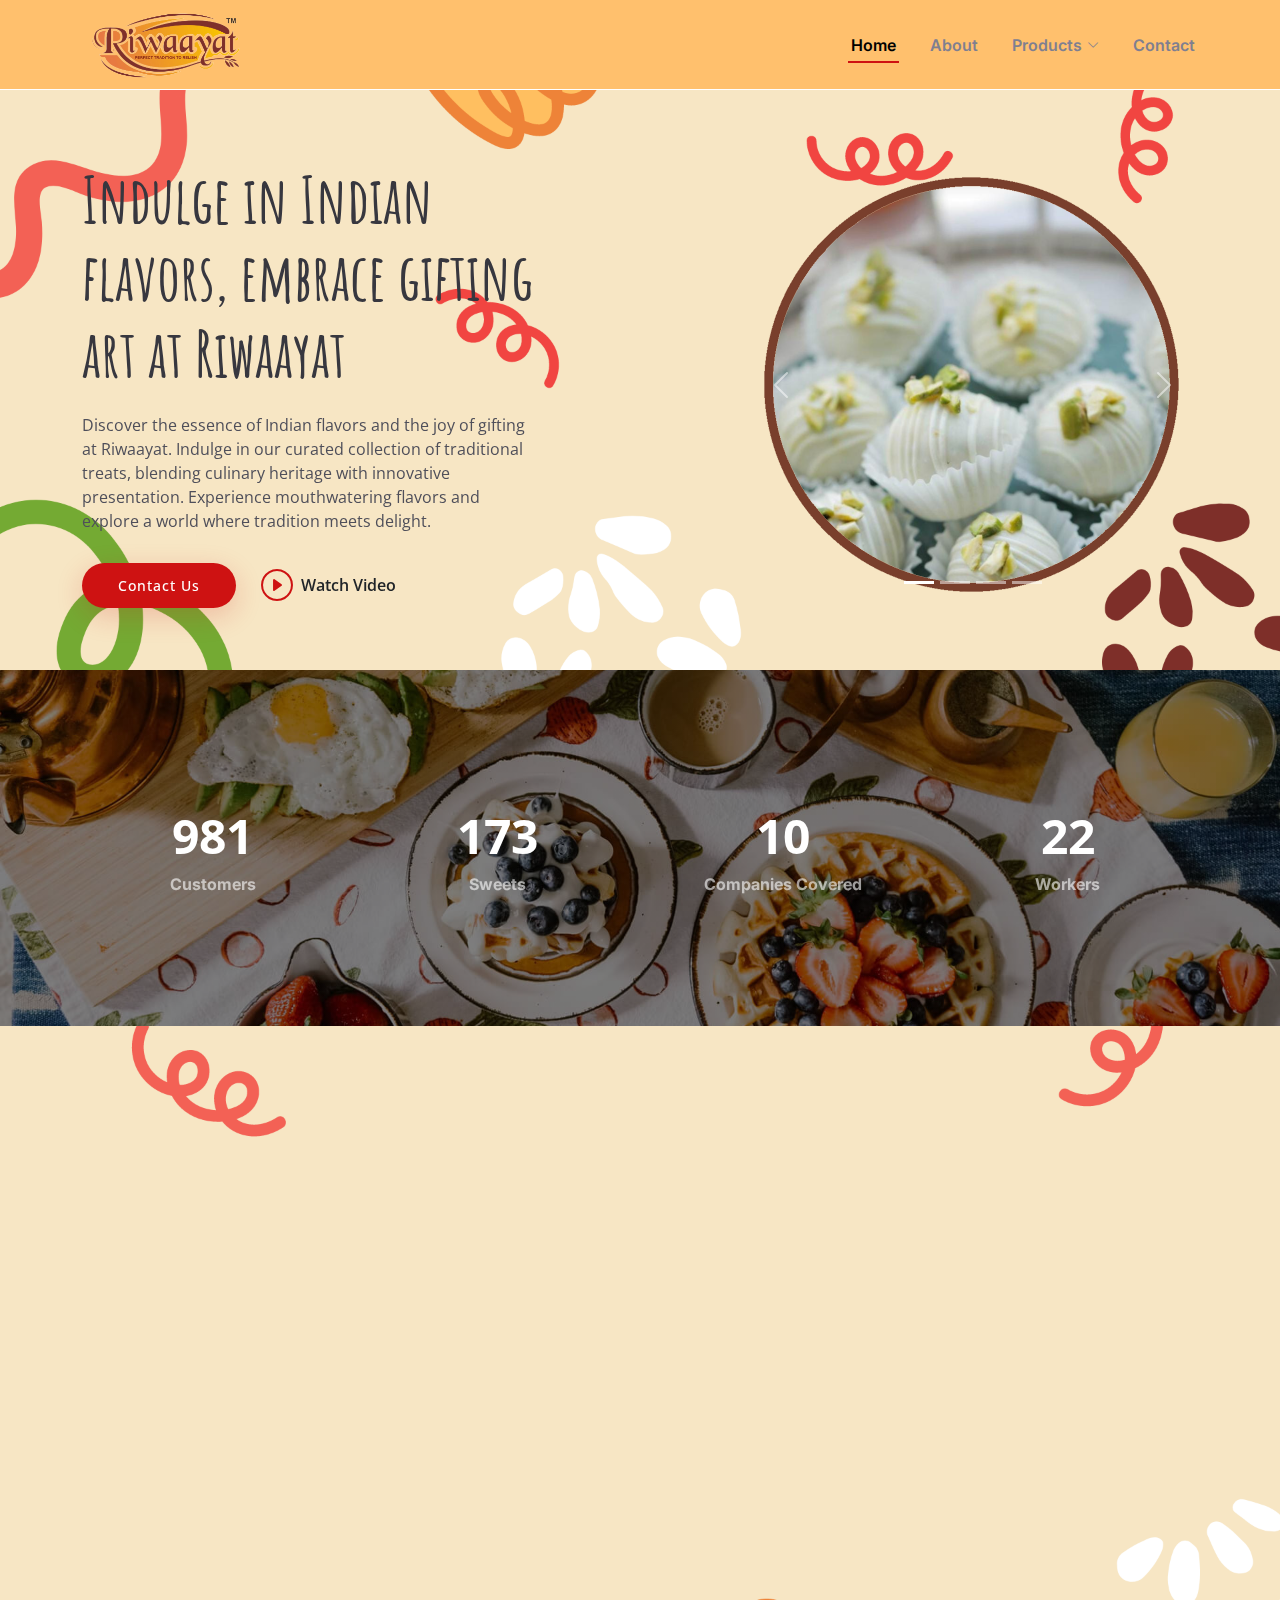
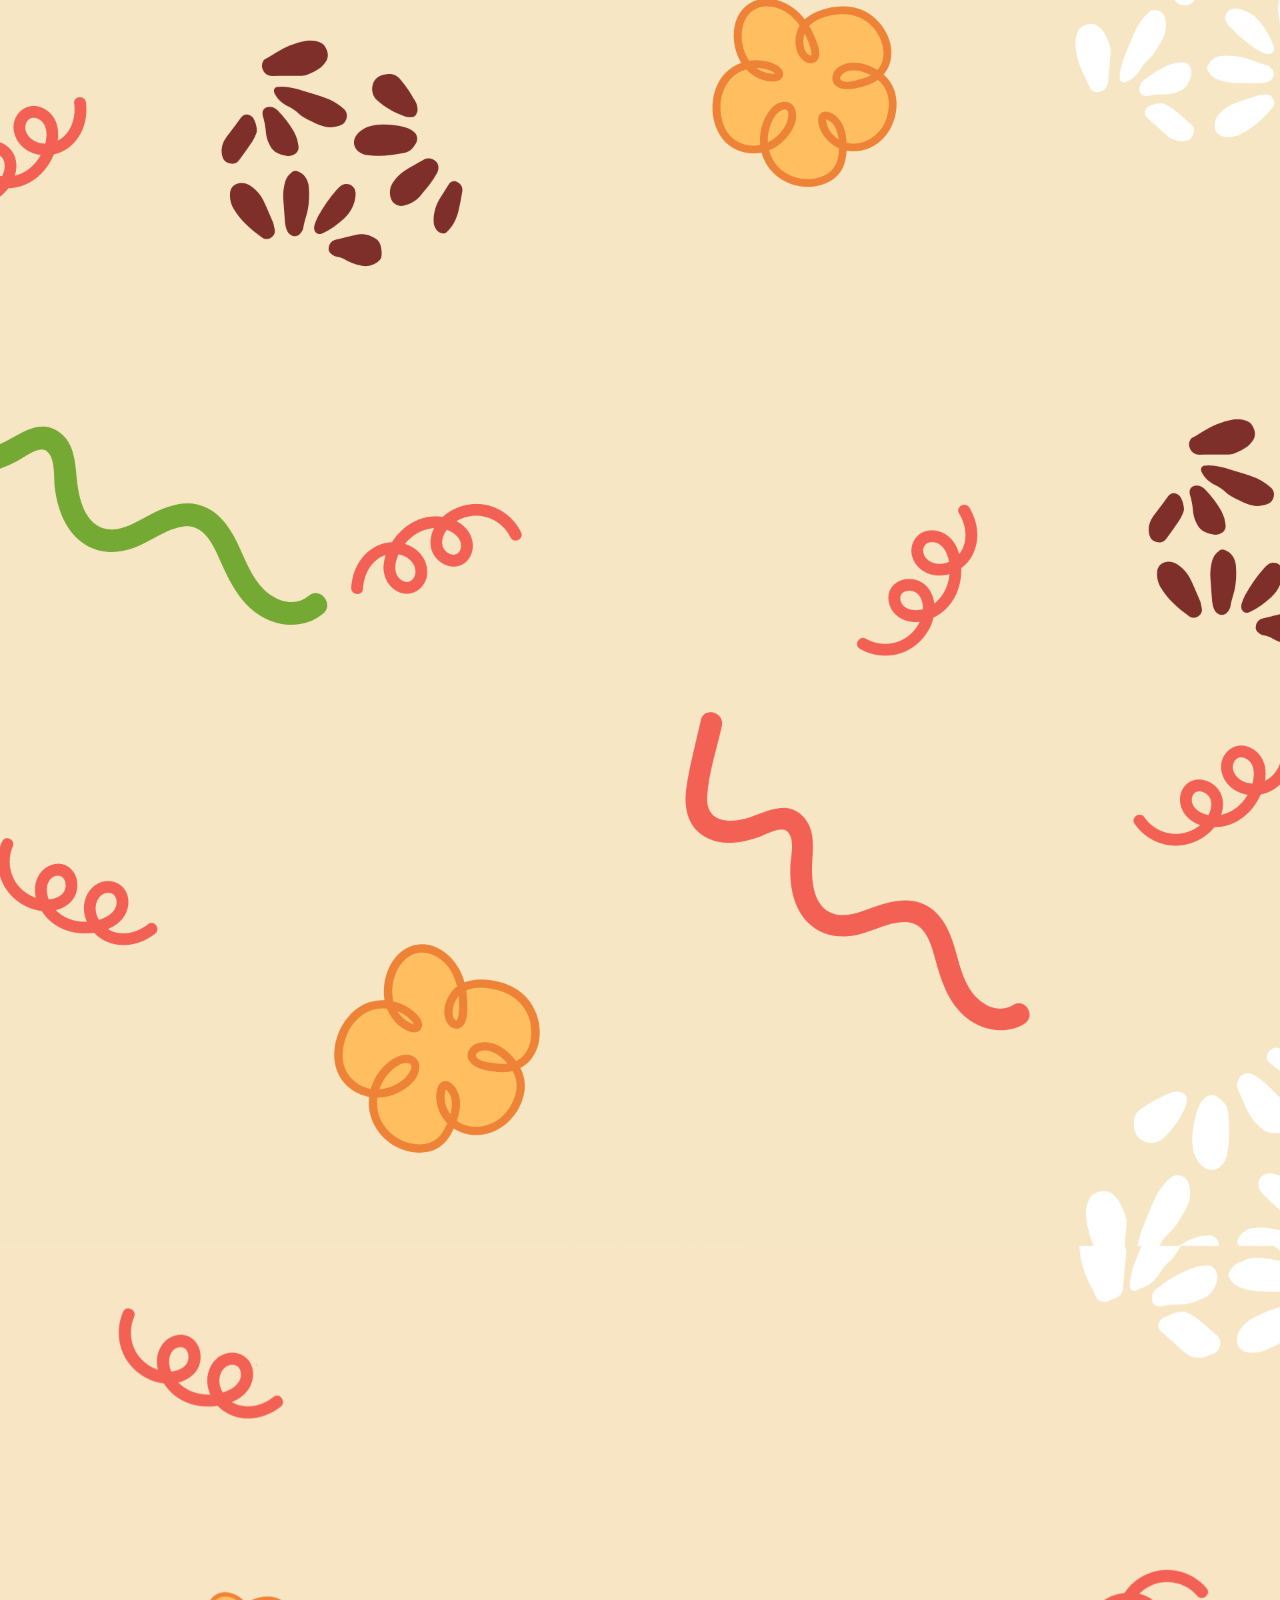
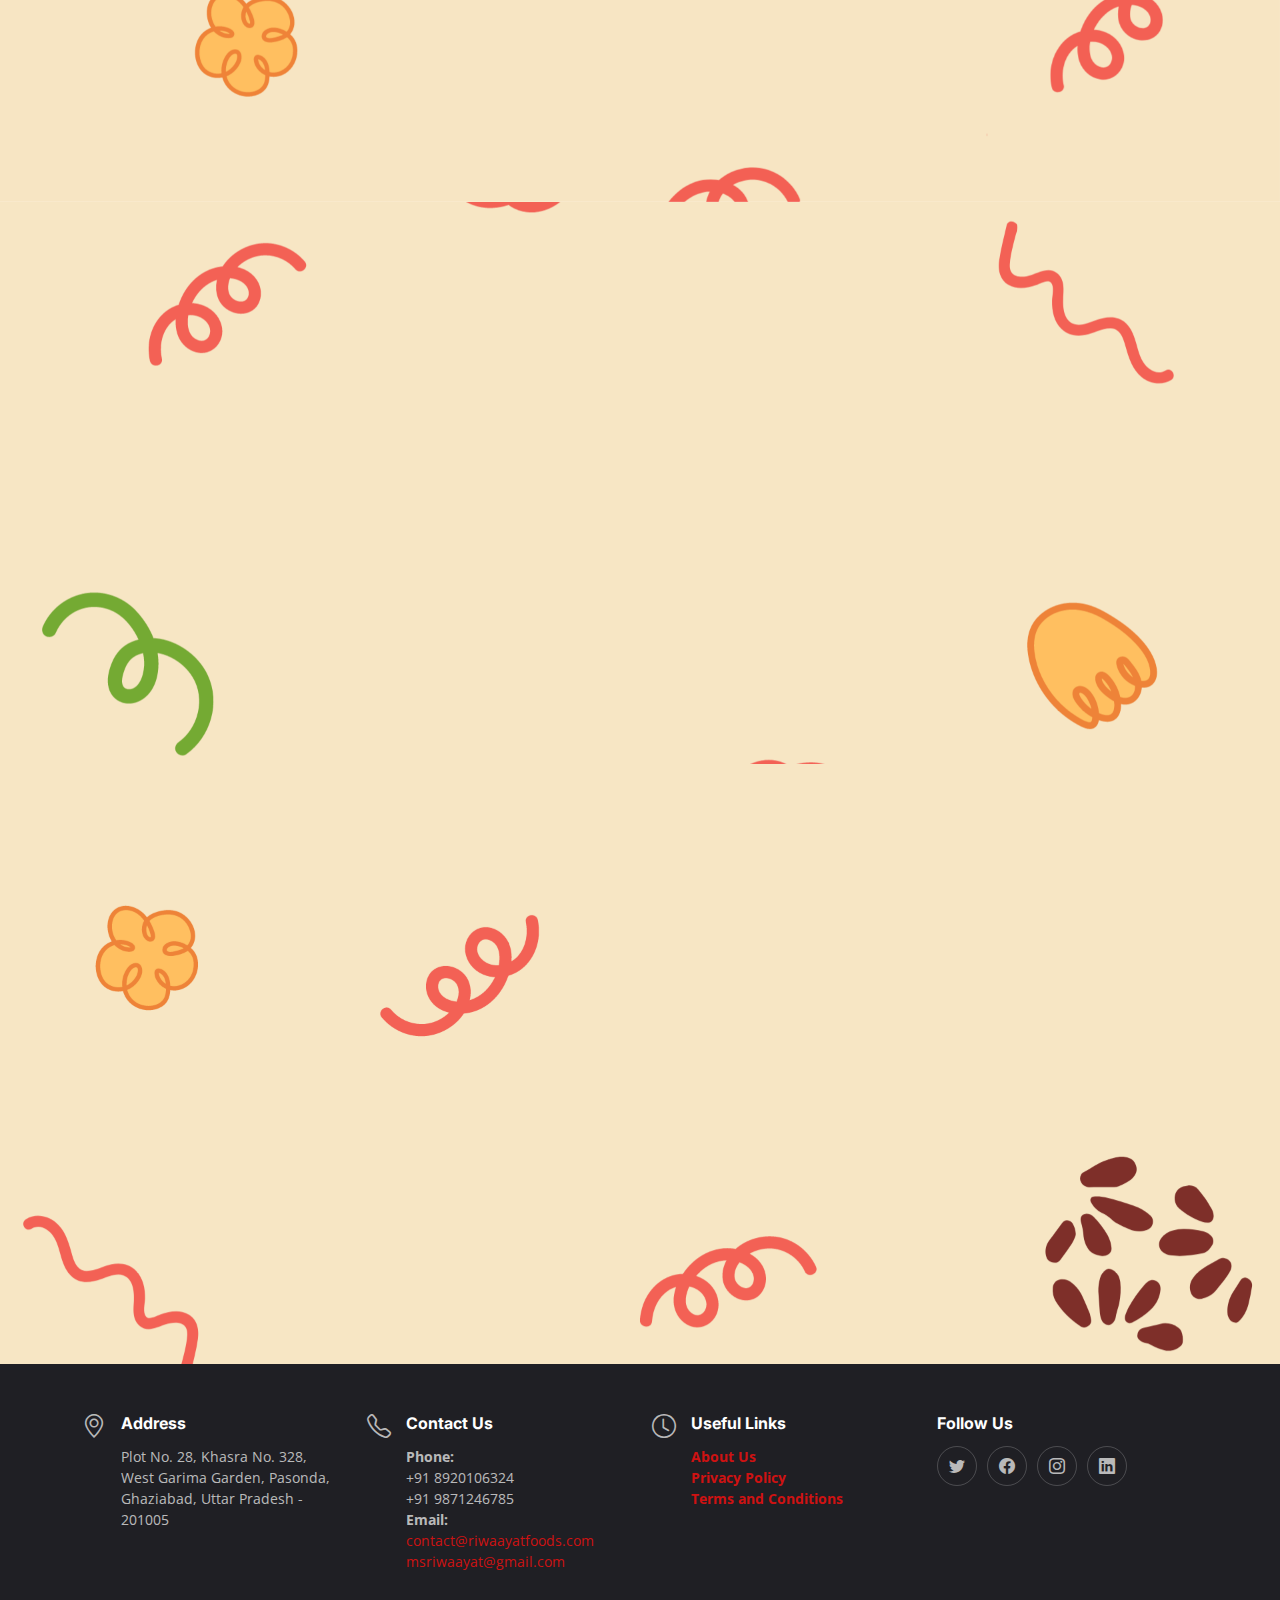
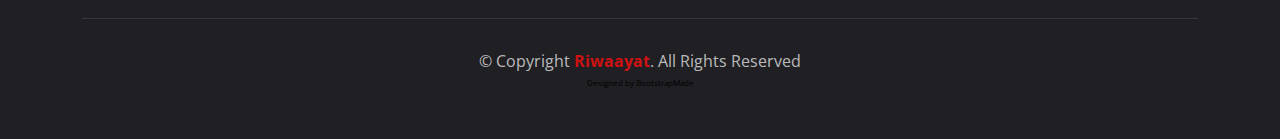
==== commit 5d569a9b: "Added background" ====
--- a/index.html
+++ b/index.html
@@ -222,7 +222,7 @@
     </section><!-- End Menu Section -->
 
     <!-- ======= Testimonials Section ======= -->
-    <section id="testimonials" class="testimonials section-bg">
+    <section id="testimonials" class="testimonials testimonial-bg">
       <div class="container" data-aos="fade-up">
 
         <div class="section-header">
@@ -309,7 +309,7 @@
     </section><!-- End Testimonials Section -->
 
     <!-- ======= Gallery Section ======= -->
-    <section id="gallery" class="gallery random-class">
+    <section id="gallery" class="gallery our-gallery-bg">
       <div class="container" data-aos="fade-up">
 
         <div class="section-header">
@@ -335,7 +335,7 @@
     </section><!-- End Gallery Section -->
 
     <!-- ======= Contact Section ======= -->
-    <section id="contact" class="contact section-bg">
+    <section id="contact" class="contact contact-us-bg">
       <div class="container" data-aos="fade-up">
 
         <div class="section-header">
--- a/assets/css/main.css
+++ b/assets/css/main.css
@@ -68,7 +68,7 @@
   /* background-color: #F7E6C4; */
   /* background-color: #FFD6A0; */
   /* background-color: #F5FF6D; */
-  background-image: url("D:/riwaayat/assets/img/bg.png");
+  background-image: url("../img/bg.png");
   /* height: 620px; */
   position: relative;
   background-position: center;
@@ -1666,14 +1666,42 @@
 
 
 
-
-
+.contact-us-bg {
+  background-image: url("../img/bg5.png");
+  /* height: 620px; */
+  position: relative;
+  background-position: center;
+  background-repeat: no-repeat;
+  background-size: cover;
+}
+
+.our-gallery-bg {
+  background-image: url("../img/bg4.png");
+  /* height: 620px; */
+  position: relative;
+  background-position: center;
+  background-repeat: no-repeat;
+  background-size: cover;
+}
+
+
+.testimonial-bg {
+  /* background-color: #F7E6C4; */
+  /* background-color: #FFD6A0; */
+  /* background-color: #F5FF6D; */
+  background-image: url("../img/bg3.png");
+  /* height: 620px; */
+  position: relative;
+  background-position: center;
+  background-repeat: no-repeat;
+  background-size: cover;
+}
 
 
 .random-class {
 	/* background-color: #F7E6C4; */
   /* background-color: #FFD6A0; */
-  background-image: url("D:/riwaayat/assets/img/bg.png");
+  background-image: url("../img/bg2.png");
   /* height: 620px; */
   position: relative;
   background-position: center;
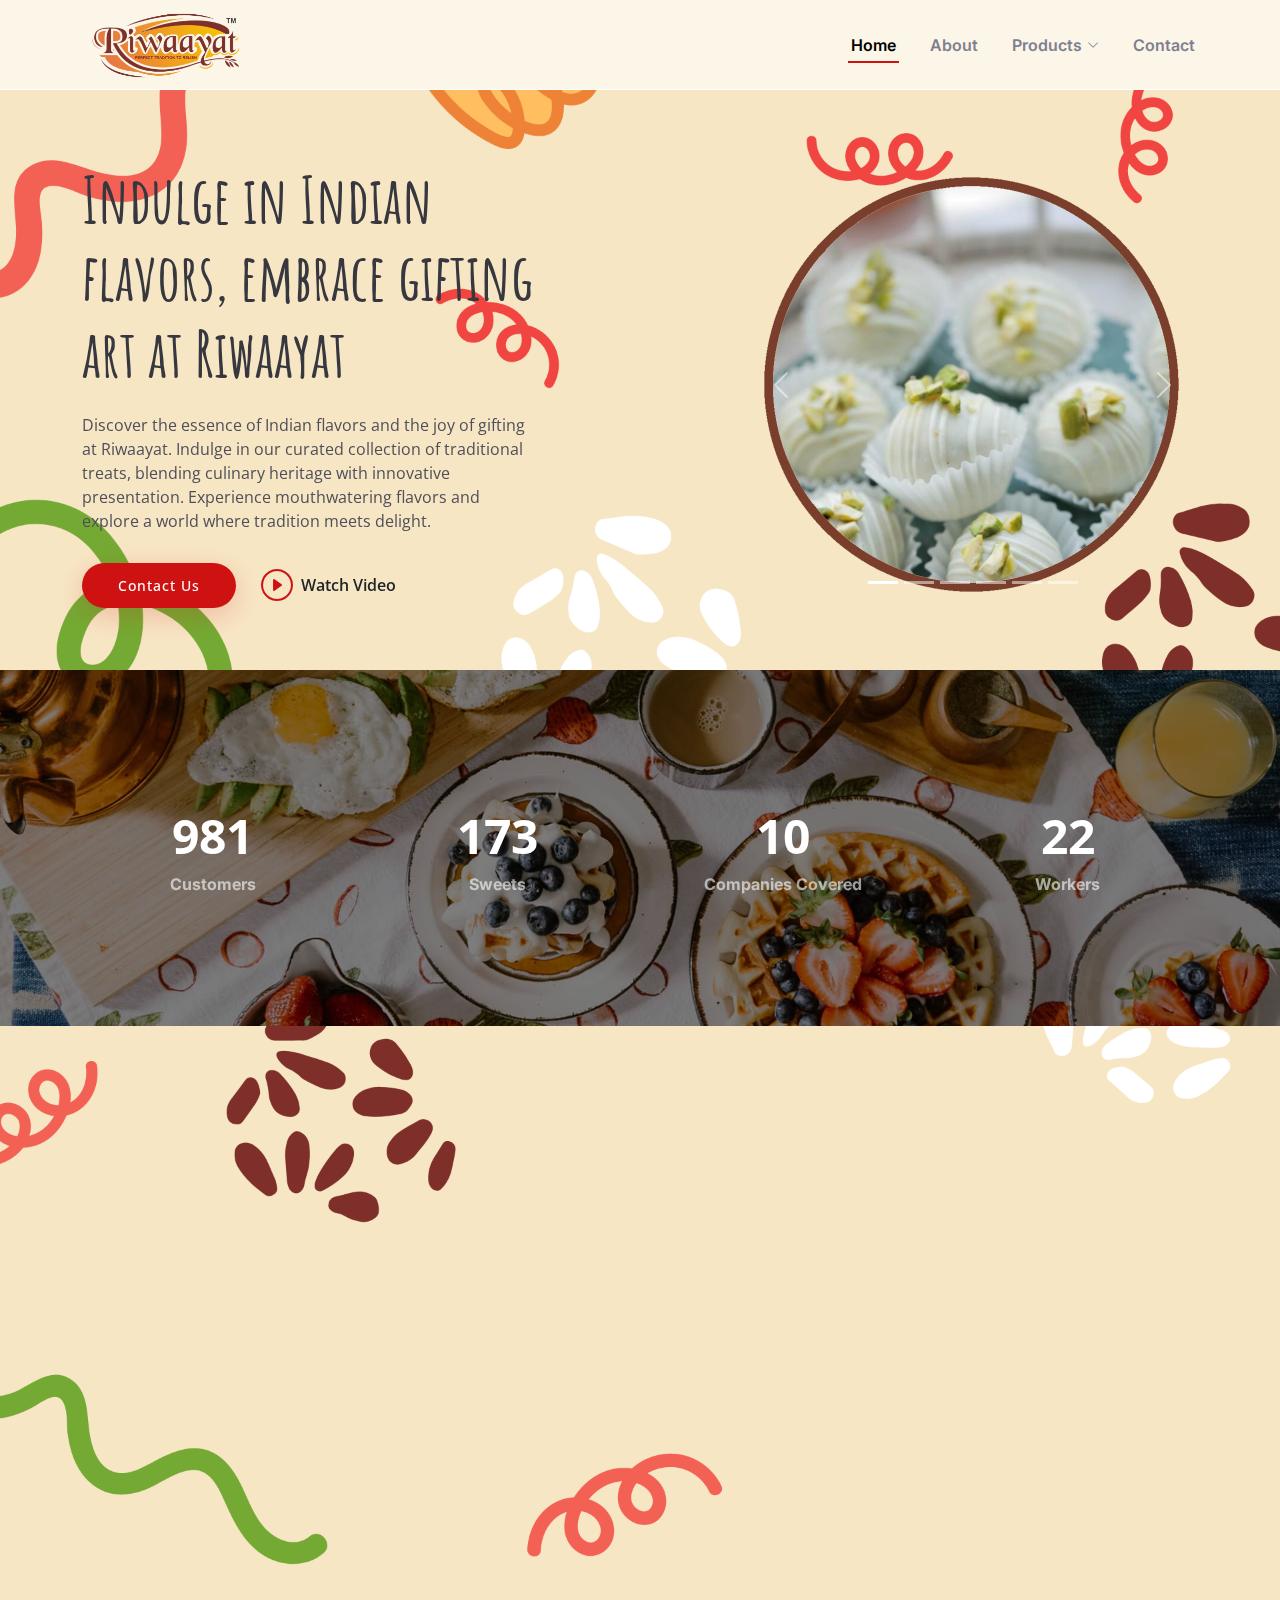
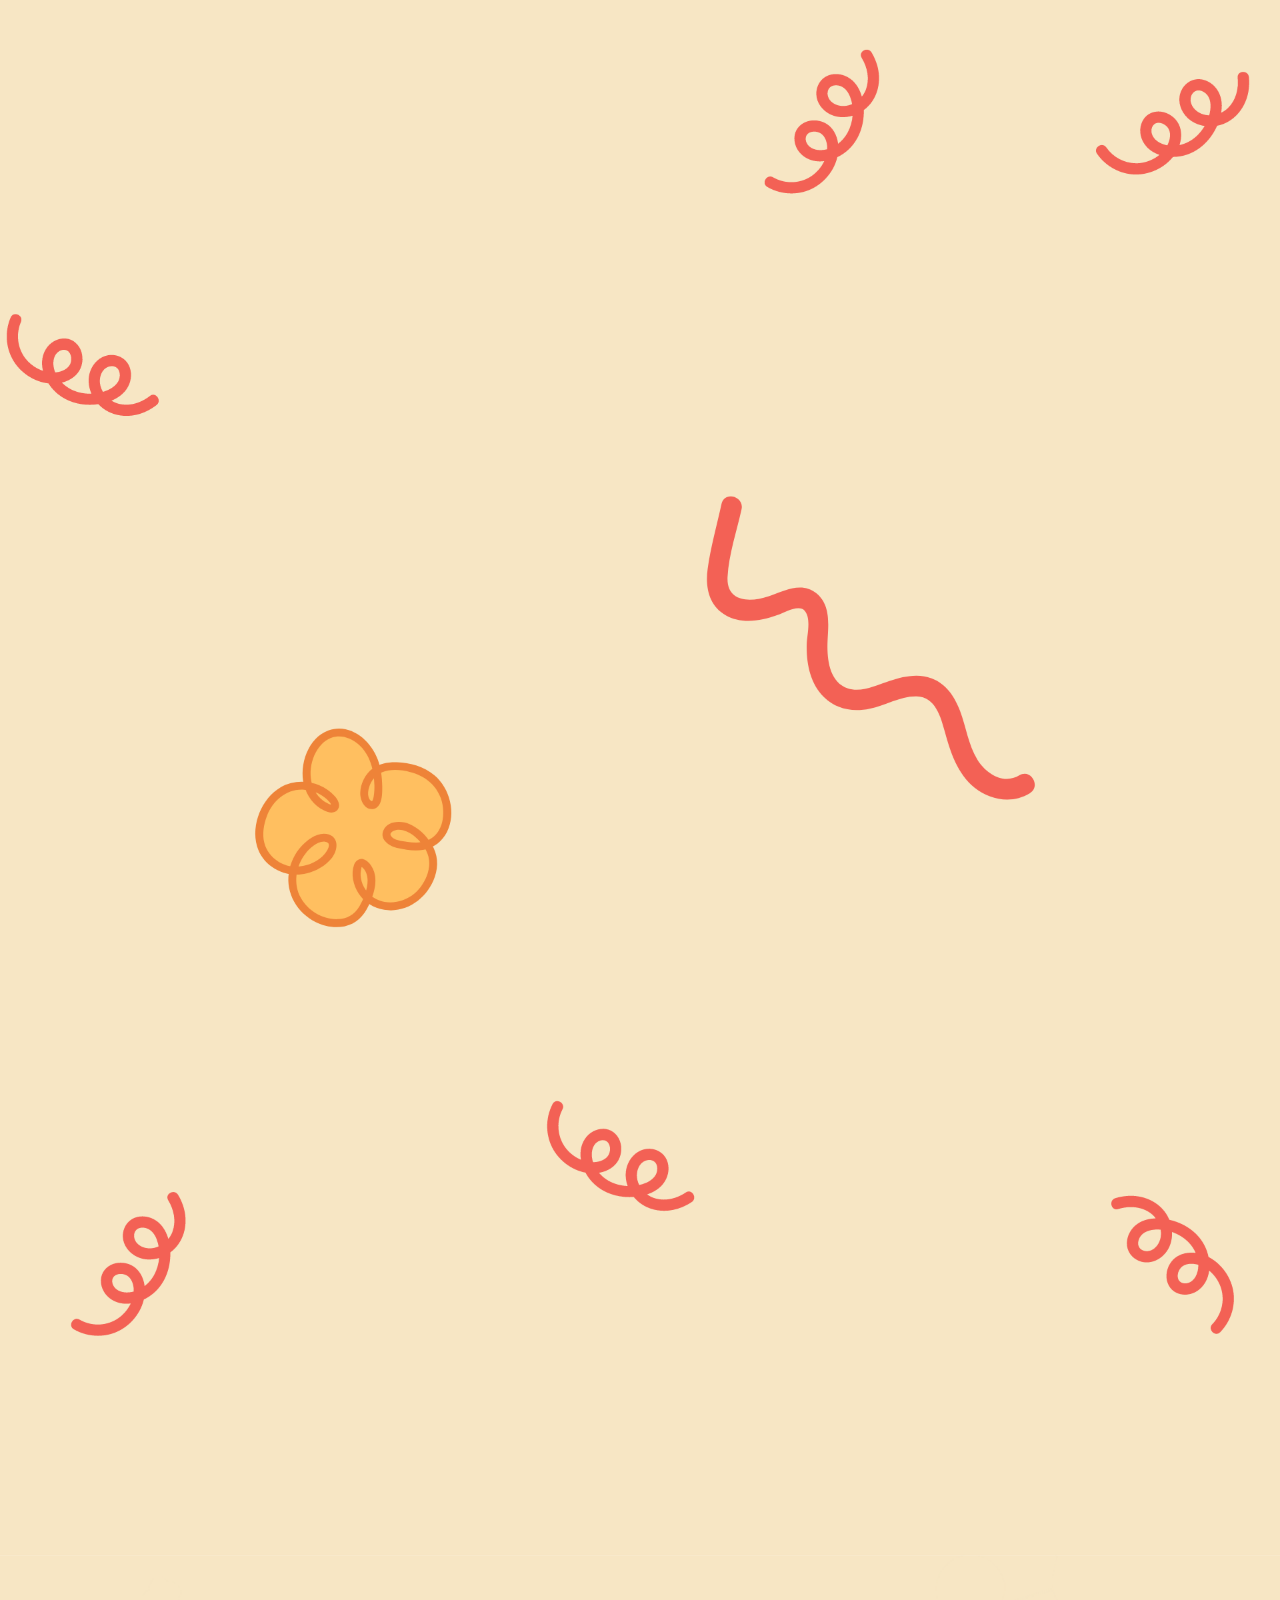
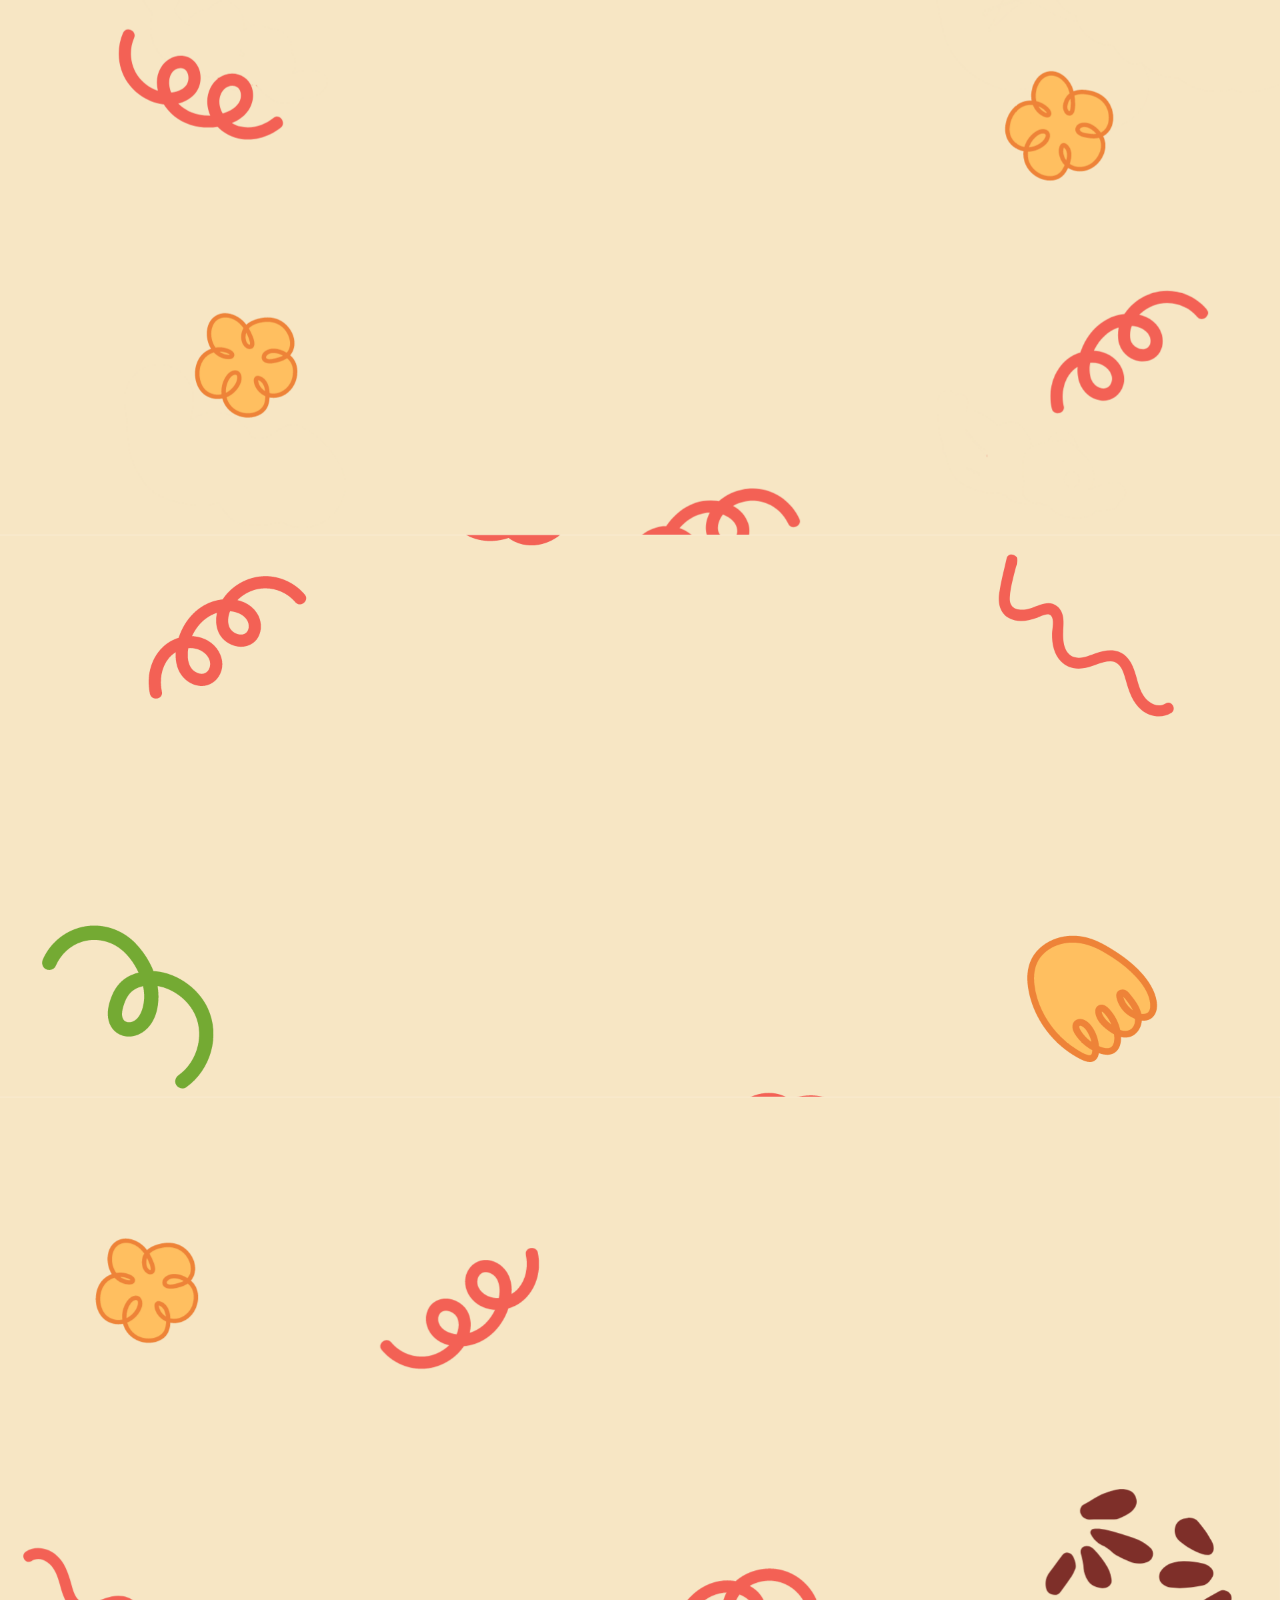
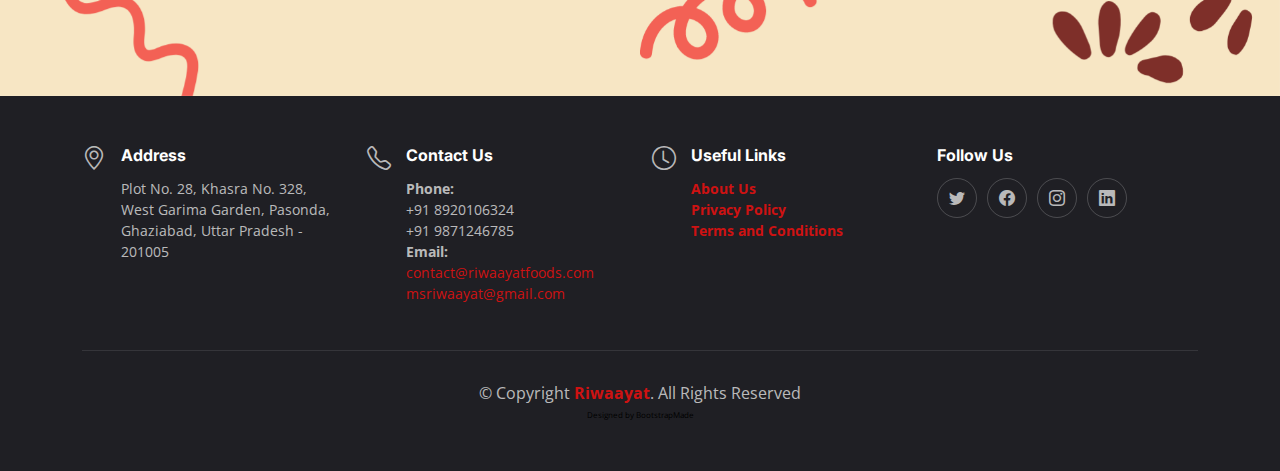
==== commit b20c2f51: "Changed and Managed background images. Modified mobile view" ====
--- a/index.html
+++ b/index.html
@@ -88,6 +88,8 @@
             <li data-bs-target="#hero-carousel" data-bs-slide-to="1"></li>
             <li data-bs-target="#hero-carousel" data-bs-slide-to="2"></li>
             <li data-bs-target="#hero-carousel" data-bs-slide-to="3"></li>
+            <li data-bs-target="#hero-carousel" data-bs-slide-to="4"></li>
+            <li data-bs-target="#hero-carousel" data-bs-slide-to="5"></li>
           </ol>
           
           <!-- Slides -->
@@ -103,6 +105,12 @@
             </div>
             <div class="carousel-item">
               <img src="assets/img/hero-img-4.png" class="img-fluid hero-img" alt="" data-aos="zoom-out" data-aos-delay="300">
+            </div>
+            <div class="carousel-item">
+              <img src="assets/img/hero-img-5.png" class="img-fluid hero-img" alt="" data-aos="zoom-out" data-aos-delay="300">
+            </div>
+            <div class="carousel-item">
+              <img src="assets/img/hero-img-6.png" class="img-fluid hero-img" alt="" data-aos="zoom-out" data-aos-delay="300">
             </div>
           </div>
           
@@ -232,6 +240,40 @@
 
         <div class="slides-1 swiper" data-aos="fade-up" data-aos-delay="100">
           <div class="swiper-wrapper">
+
+            <div class="swiper-slide">
+              <div class="testimonial-item">
+                <div class="row gy-4 justify-content-center">
+                  <div class="col-lg-6">
+                    <div class="testimonial-content">
+                      <p>
+                        <i class="bi bi-quote quote-icon-left"></i>
+                        We ordered Riwaayat's sweets for our Diwali employee gifts at NIIT, and we were thoroughly impressed! The selection of Traditional Fusion Treats, Cravebite Cookies, and DazzleDate Delights was a hit among our team. The unique flavors and beautiful packaging made the gifts extra special. Thank you, Riwaayat, for making our employees feel appreciated and valued.
+                        <i class="bi bi-quote quote-icon-right"></i>
+                      </p>
+                      <h3>NIIT</h3>
+                    </div>
+                  </div>
+                       </div>
+              </div>
+            </div><!-- End testimonial item -->
+
+            <div class="swiper-slide">
+              <div class="testimonial-item">
+                <div class="row gy-4 justify-content-center">
+                  <div class="col-lg-6">
+                    <div class="testimonial-content">
+                      <p>
+                        <i class="bi bi-quote quote-icon-left"></i>
+                        We recently ordered a variety of Riwaayat's sweets for a corporate event at Dabur, and it was a huge success! The Nuttylicious Wonders and Frumond Treats were absolutely delightful. Riwaayat's dedication to quality and presentation is commendable. Highly recommended for corporate events and celebrations.
+                        <i class="bi bi-quote quote-icon-right"></i>
+                      </p>
+                      <h3>Dabur</h3>
+                    </div>
+                  </div>
+                       </div>
+              </div>
+            </div><!-- End testimonial item -->
 
             <div class="swiper-slide">
               <div class="testimonial-item">
--- a/assets/css/main.css
+++ b/assets/css/main.css
@@ -74,6 +74,10 @@
   background-position: center;
   background-repeat: no-repeat;
   background-size: cover;
+}
+
+.simple-bg {
+  background-color: #F7E6C4;
 }
 
 .section-header {
@@ -109,6 +113,7 @@
 .breadcrumbs {
   padding: 15px 0;
   background: rgba(55, 55, 63, 0.05);
+  background-color: #F7E6C4;
   margin-top: 90px;
 }
 
@@ -253,7 +258,7 @@
 # Header
 --------------------------------------------------------------*/
 .header {
-  background: #FFC06D;
+  background: #FCF6E9;
   transition: all 0.5s;
   z-index: 997;
   height: 90px;
@@ -903,6 +908,8 @@
 .menu .tab-content .menu-item .menu-img {
   padding: 0 20px;
   margin-bottom: 15px;
+  width: 550px;
+  height: 570px;
 }
 
 .menu .tab-content .menu-item h4 {
@@ -924,6 +931,58 @@
   font-size: 24px;
   font-weight: 700;
   color: var(--color-primary);
+}
+
+
+/* For phone */
+@media only screen and (max-width: 600px) {
+.col-lg-4 {
+  flex-shrink: 0;
+  width: 50%;
+  max-width: 100%;
+  padding-right: calc(var(--bs-gutter-x) * 1);
+  padding-left: calc(var(--bs-gutter-x) * .5);
+  margin-top: var(--bs-gutter-y);
+}}
+
+@media only screen and (max-width: 600px) {
+  .menu-img {
+    padding: 0 10px; /* Adjust padding for mobile screens */
+    margin-bottom: 10px; /* Adjust margin for mobile screens */
+  }
+}
+
+@media only screen and (max-width: 600px) {
+  .menu .tab-content .menu-item {
+    /* Adjust styles for mobile screens */
+    text-align-last: left;
+  }
+
+  .menu .tab-content .menu-item .menu-img {
+    /* Adjust styles for mobile screens */
+    padding: 0;
+    margin-bottom: 10px;
+    width: 150px;
+    height: 200px;
+  }
+
+
+  .menu .tab-content .menu-item h4 {
+    /* Adjust styles for mobile screens */
+    font-size: 18px;
+    margin-bottom: 3px;
+  }
+
+  .menu .tab-content .menu-item .ingredients {
+    /* Adjust styles for mobile screens */
+    font-size: 14px;
+    margin-bottom: 3px;
+  }
+
+  .menu .tab-content .menu-item .price {
+    /* Adjust styles for mobile screens */
+    font-size: 20px;
+  }
 }
 
 /*--------------------------------------------------------------
@@ -1665,6 +1724,51 @@
 }
 
 
+.gift-bg {
+  background-image: url("../img/bggift.png");
+  /* height: 620px; */
+  position: relative;
+  background-position: center;
+  background-repeat: no-repeat;
+  background-size: cover;
+}
+
+.arabian-bg {
+  background-image: url("../img/bgarabian.png");
+  /* height: 620px; */
+  position: relative;
+  background-position: center;
+  background-repeat: no-repeat;
+  background-size: cover;
+}
+
+.cookies-bg {
+  background-image: url("../img/bgcookies.png");
+  /* height: 620px; */
+  position: relative;
+  background-position: center;
+  background-repeat: no-repeat;
+  background-size: cover;
+}
+
+.dazzle-bg {
+  background-image: url("../img/bgdazzle.png");
+  /* height: 620px; */
+  position: relative;
+  background-position: center;
+  background-repeat: no-repeat;
+  background-size: cover;
+}
+
+.tradition-bg {
+  background-image: url("../img/bgtradition.png");
+  /* height: 620px; */
+  position: relative;
+  background-position: center;
+  background-repeat: no-repeat;
+  background-size: cover;
+}
+
 
 .contact-us-bg {
   background-image: url("../img/bg5.png");
@@ -1734,3 +1838,10 @@
   height: 450px;
 }
 
+
+@media (max-width: 575px) {
+.hero-img {
+  width: 350px;
+  height: 350px;
+}
+}
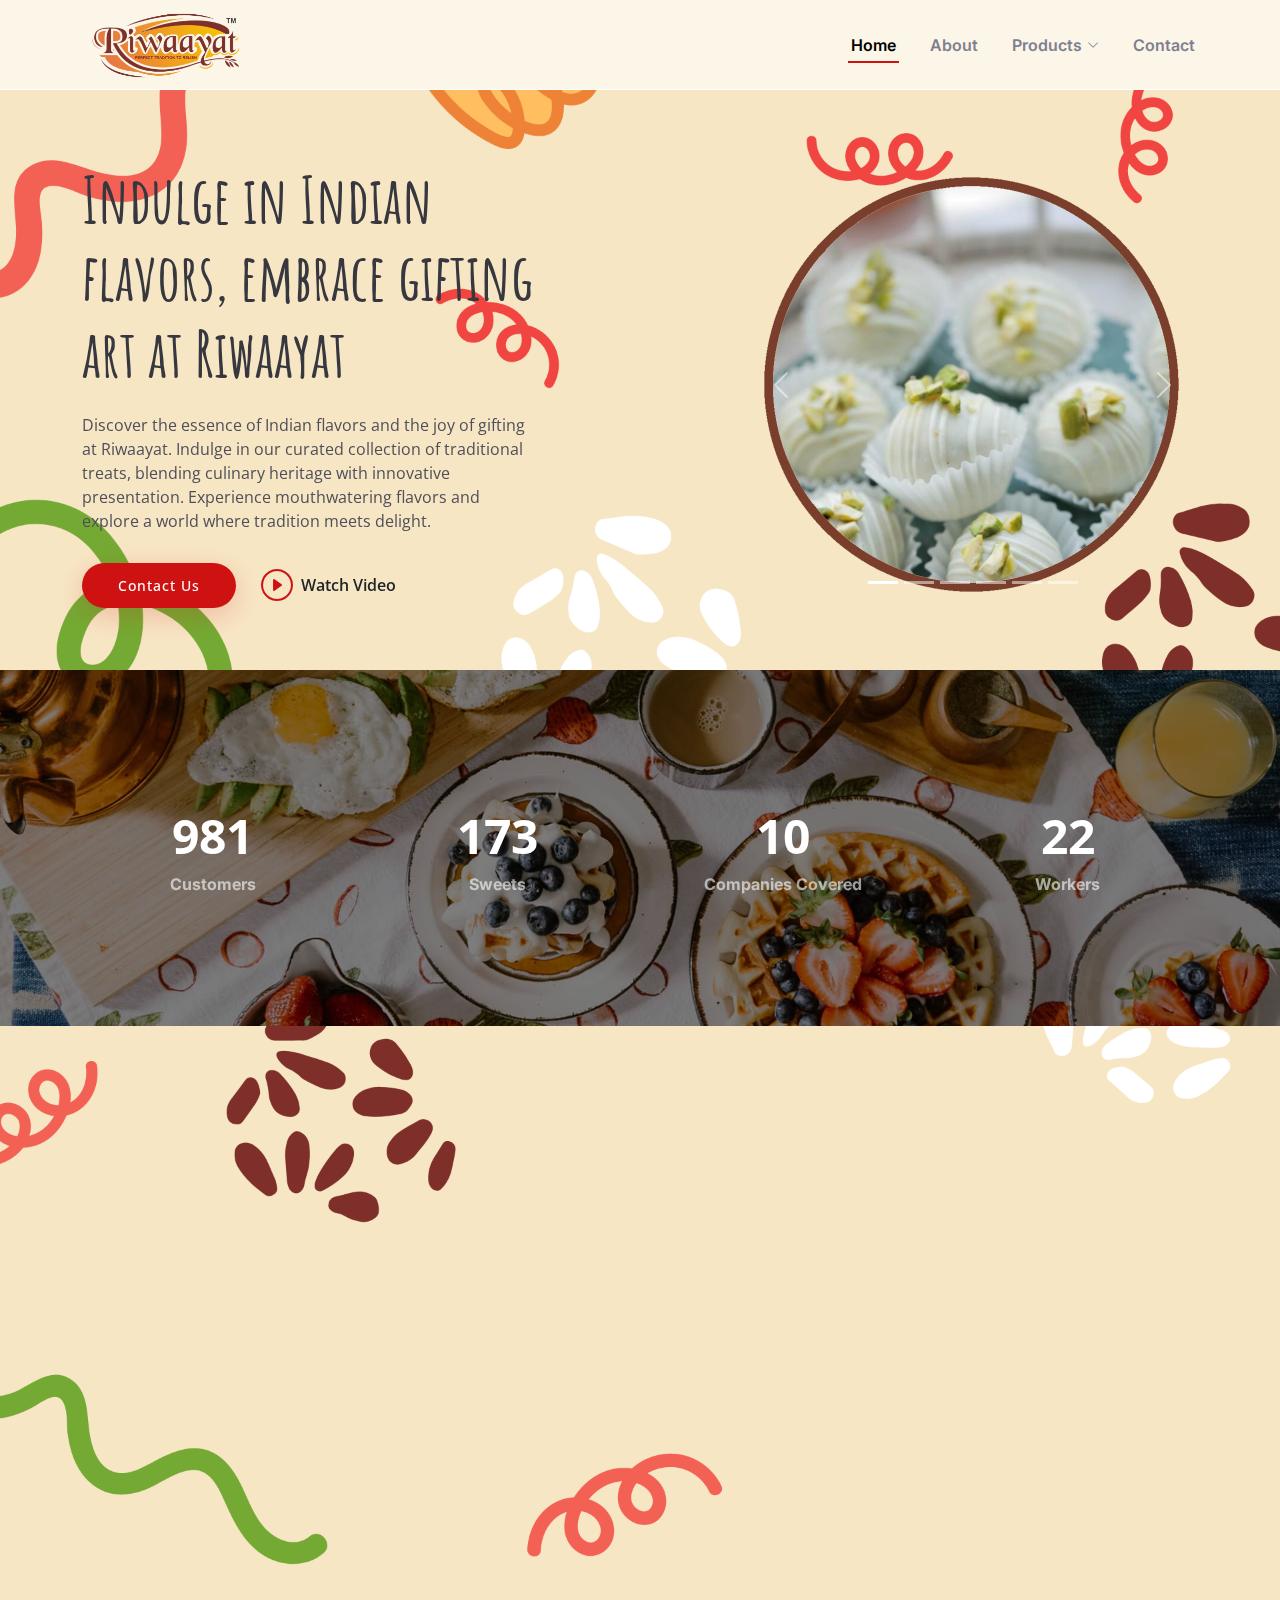
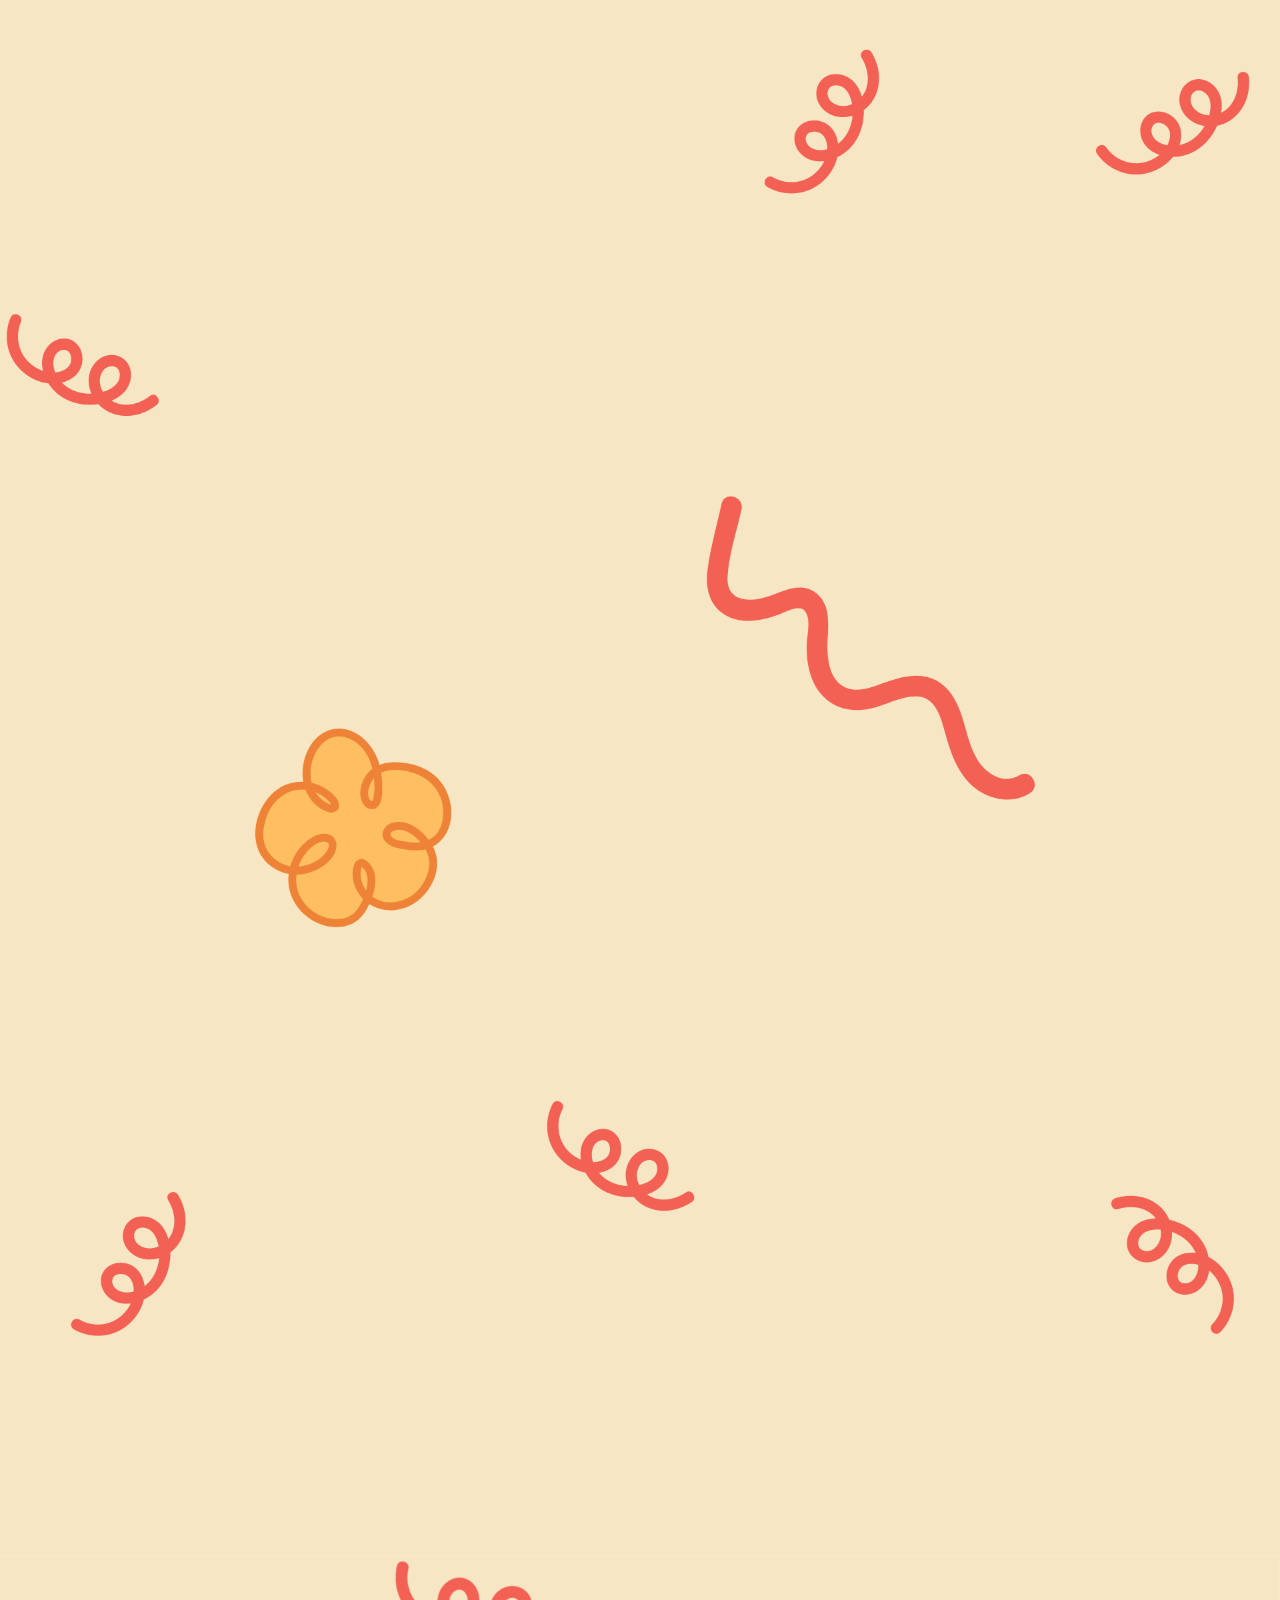
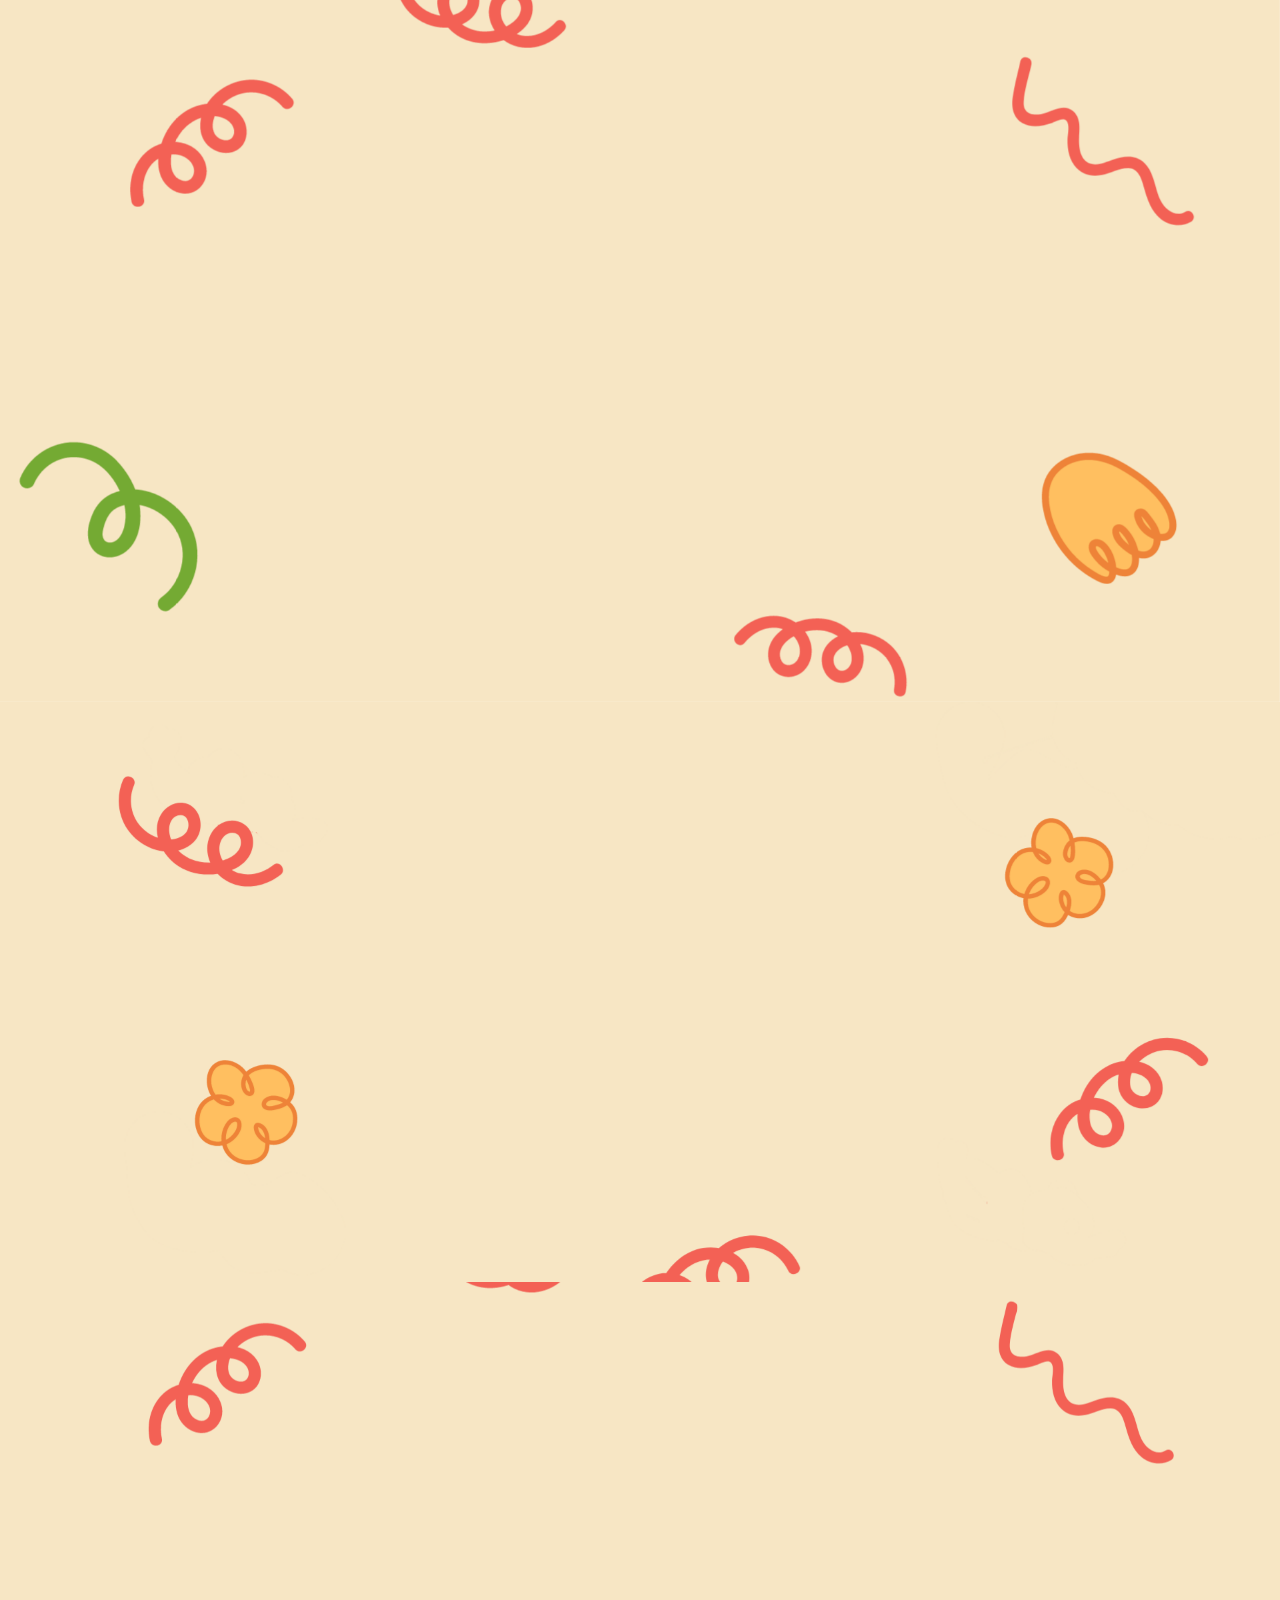
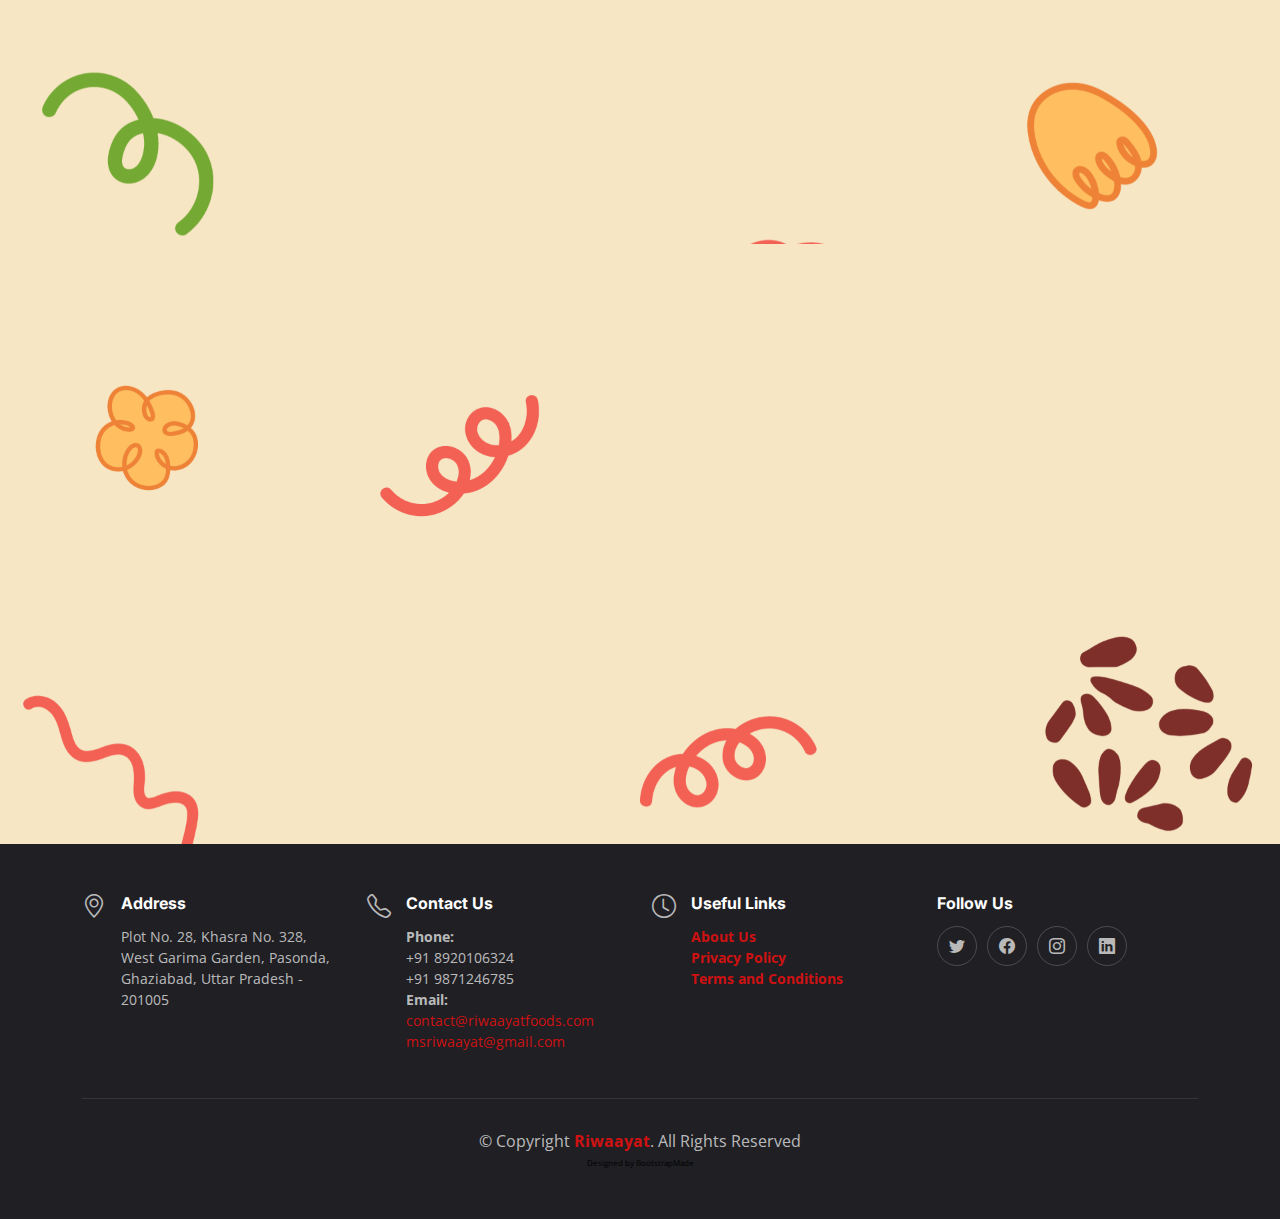
==== commit 92da6dbb: "Added about us" ====
--- a/index.html
+++ b/index.html
@@ -229,6 +229,30 @@
       </div>
     </section><!-- End Menu Section -->
 
+    <!-- About us section -->
+
+    <section id="aboutus" class="aboutus our-gallery-bg">
+      <div class="container" data-aos="fade-up">
+
+        <div class="section-header" data-aos="fade-up">
+          <h2>About Us</h2>
+          <p>See <span>Who We Are</span></p>
+        </div>
+        <div class="parent" data-aos="fade-up">
+        <div class ="aboutus-left" data-aos="fade-up">
+          <p data-aos="fade-up" data-aos-delay="100">Riwaayat is an exceptional company specializing in the creation of over 250 delectable and authentic sweets. Their wide range of offerings showcases their commitment to innovation and craftsmanship. Each sweet is meticulously crafted, combining high-quality ingredients to deliver a taste experience like no other. <br><br>Riwaayat's expertise in gift making is evident in their attention to detail and beautiful packaging, making their sweets perfect for both personal indulgence and thoughtful gifting. With their focus on flavor, authenticity, and customer satisfaction, Riwaayat offers a vast selection of sweets that promise a delightful journey and a memorable experience for every palate.</p>
+        </div>
+        <div class="aboutus-right" data-aos="fade-up">
+    
+            <img src="assets/img/about.png" class="aboutus-img"> 
+          
+        </div>
+        </div>
+
+      </div>
+    </section>
+
+
     <!-- ======= Testimonials Section ======= -->
     <section id="testimonials" class="testimonials testimonial-bg">
       <div class="container" data-aos="fade-up">
@@ -374,7 +398,8 @@
         </div>
 
       </div>
-    </section><!-- End Gallery Section -->
+    </section>
+    <!-- End Gallery Section -->
 
     <!-- ======= Contact Section ======= -->
     <section id="contact" class="contact contact-us-bg">
--- a/assets/css/main.css
+++ b/assets/css/main.css
@@ -1632,6 +1632,56 @@
   }
 }
 
+
+/* ----------------------------------------------------------
+# About Us on main page
+------------------------------------------------------------- */
+.aboutus {
+  overflow: hidden;
+}
+
+.parent {
+  display: flex;
+  justify-content: space-between;
+}
+
+.aboutus-left {
+  padding: 20px;
+  padding-left: 0%;
+  padding-right: 20%;
+  color: #37373f;
+}
+
+.aboutus-right {
+  padding: 10px;
+  padding-right: 10%;
+}
+
+.aboutus-img {
+  width: 400px;
+  height: 450px;
+}
+
+@media screen and (max-width: 768px) {
+
+  .parent {
+    flex-direction: column; /* Stack the divisions vertically */
+  }
+  
+  .aboutus-left,
+  .aboutus-right {
+    padding: 10px;
+    padding-right: 0%;
+    flex: 0 0 100%; /* Take full width on smaller screens */
+  }
+
+  .aboutus-img {
+    width: 300px;
+    height: 350px;
+  }
+}
+  
+
 /*--------------------------------------------------------------
 # Footer
 --------------------------------------------------------------*/
